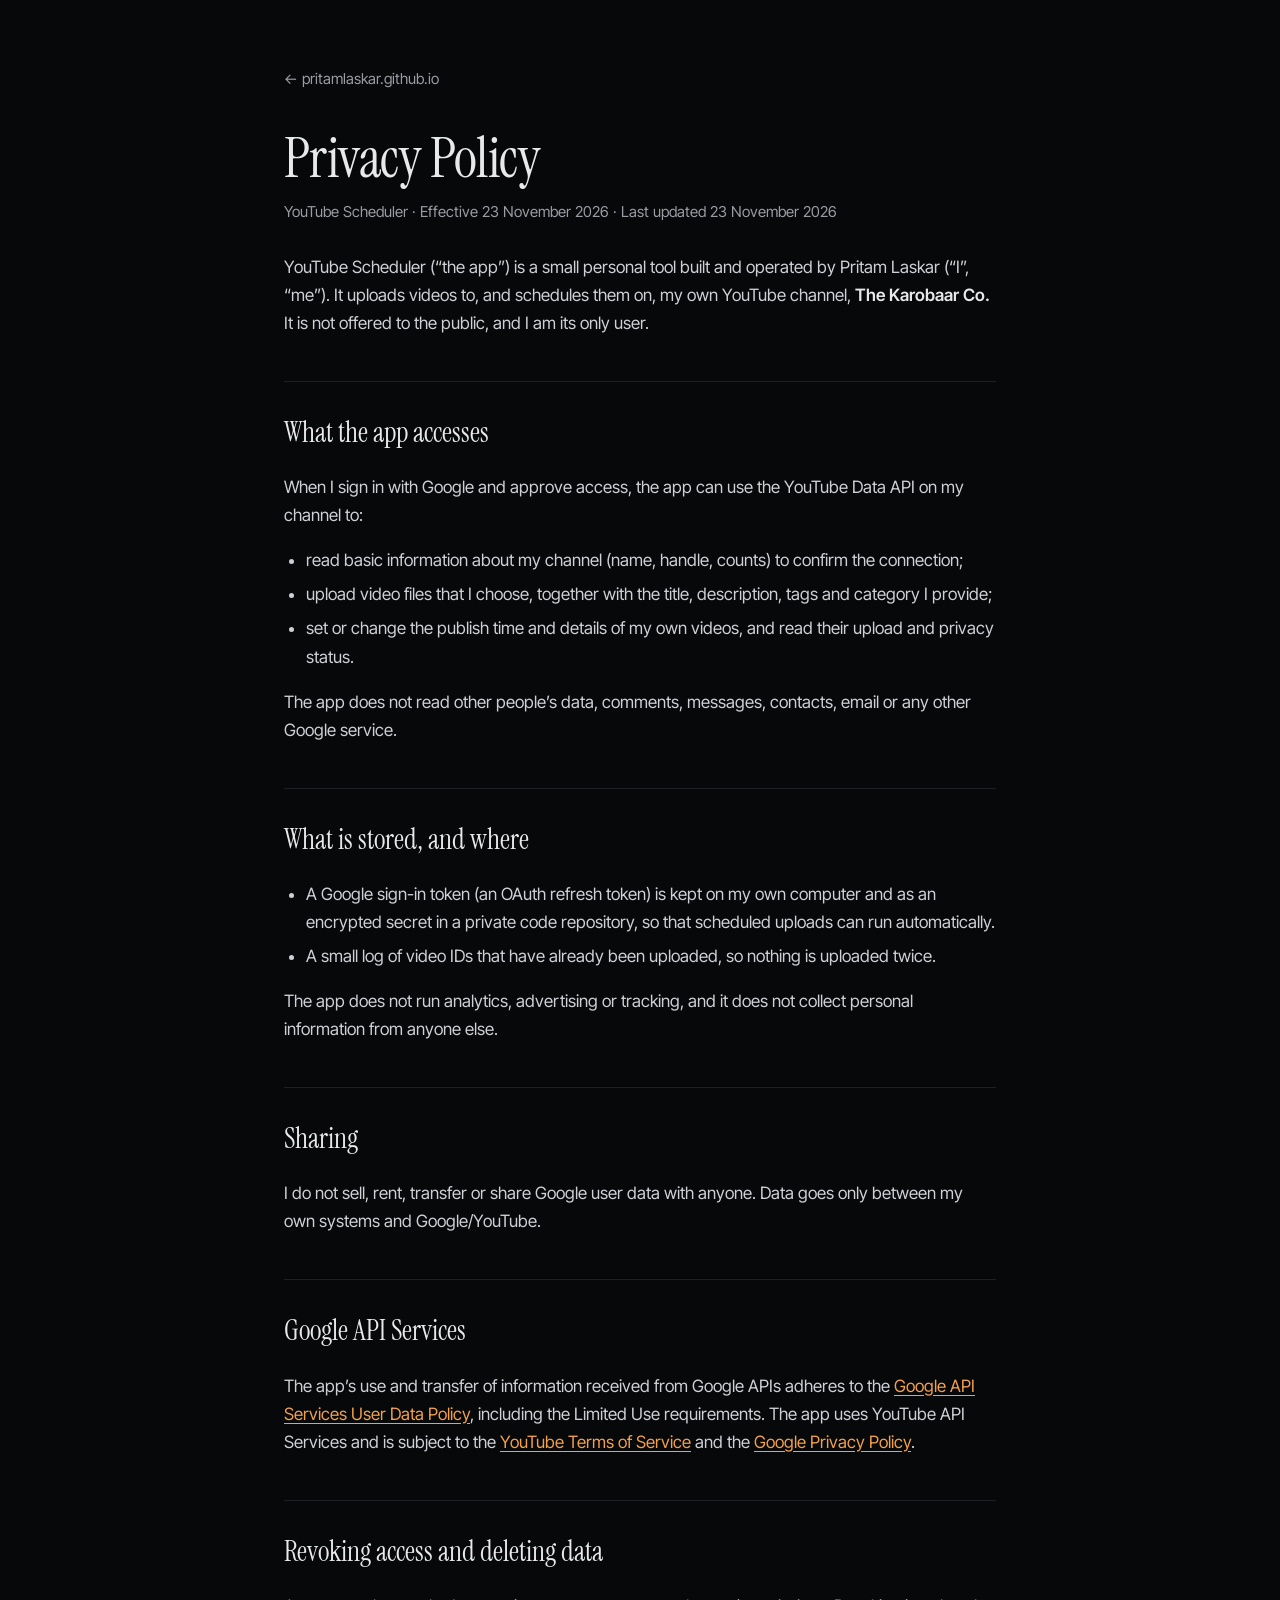
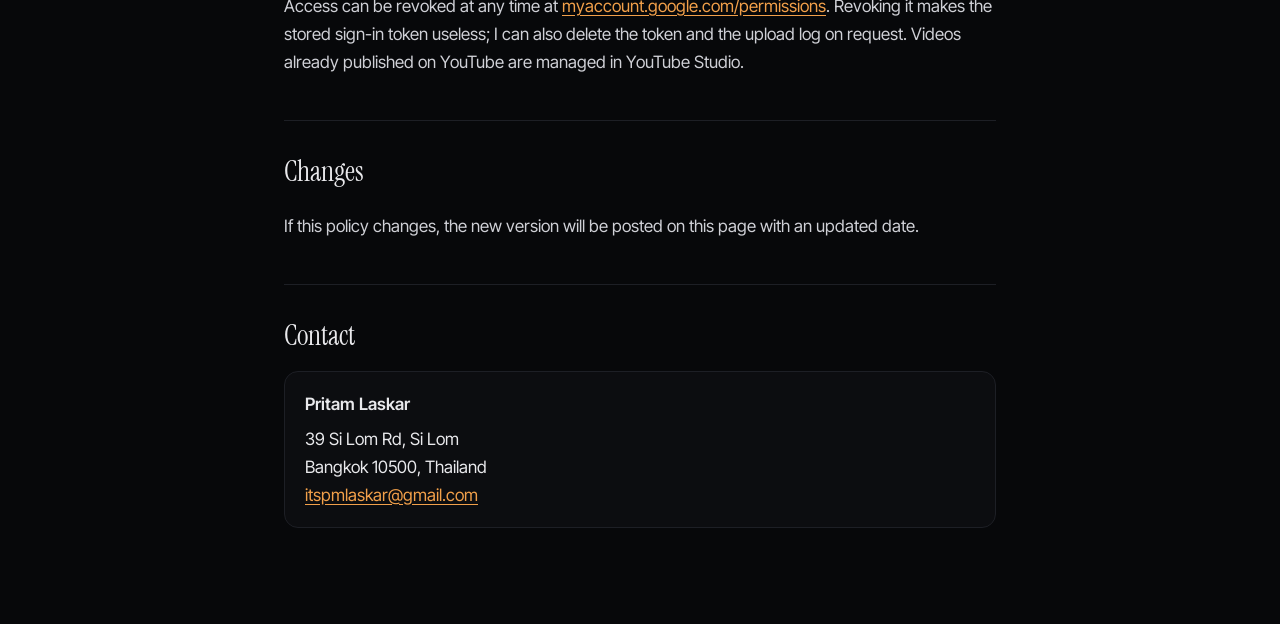
==== privacy-policy.html @ 3a305c81 "Add privacy policy page for the YouTube Scheduler app" ====
<!DOCTYPE html>
<html lang="en">
<head>
<meta charset="UTF-8" />
<meta name="viewport" content="width=device-width, initial-scale=1.0" />
<title>Privacy Policy | YouTube Scheduler by Pritam Laskar</title>
<meta name="description" content="Privacy policy for YouTube Scheduler, a personal tool that uploads and schedules videos on the developer's own YouTube channel." />
<meta name="theme-color" content="#07080a" />
<link rel="preconnect" href="https://fonts.googleapis.com" />
<link rel="preconnect" href="https://fonts.gstatic.com" crossorigin />
<link href="https://fonts.googleapis.com/css2?family=Instrument+Serif:ital@0;1&family=Inter+Tight:wght@300;400;500;600&display=swap" rel="stylesheet" />
<style>
  :root { --bg:#07080a; --fg:#e9e9ec; --muted:#9a9ca3; --line:#1d1f25; --accent:#f2a04a; }
  * { box-sizing: border-box; }
  html { -webkit-text-size-adjust: 100%; }
  body { margin:0; background:var(--bg); color:var(--fg); font-family:"Inter Tight", system-ui, -apple-system, "Segoe UI", Roboto, sans-serif; line-height:1.65; font-size:17px; }
  main { max-width:760px; margin:0 auto; padding:64px 24px 96px; }
  a { color:var(--accent); text-underline-offset:3px; }
  .back { display:inline-block; margin-bottom:36px; color:var(--muted); text-decoration:none; font-size:15px; }
  .back:hover { color:var(--fg); }
  h1 { font-family:"Instrument Serif", Georgia, serif; font-weight:400; font-size:clamp(38px,6vw,56px); line-height:1.08; margin:0 0 12px; letter-spacing:-0.01em; }
  h2 { font-family:"Instrument Serif", Georgia, serif; font-weight:400; font-size:28px; margin:44px 0 8px; padding-top:28px; border-top:1px solid var(--line); }
  p, li { color:#cfd0d6; }
  ul { padding-left:22px; }
  li { margin:6px 0; }
  .meta { color:var(--muted); font-size:15px; margin:0 0 28px; }
  .card { border:1px solid var(--line); border-radius:14px; padding:18px 20px; background:#0c0d10; margin-top:12px; }
  address { font-style:normal; }
  strong { color:var(--fg); font-weight:600; }
</style>
</head>
<body>
<main>
  <a class="back" href="/">&larr; pritamlaskar.github.io</a>

  <h1>Privacy Policy</h1>
  <p class="meta">YouTube Scheduler &middot; Effective 23 November 2026 &middot; Last updated 23 November 2026</p>

  <p>YouTube Scheduler (&ldquo;the app&rdquo;) is a small personal tool built and operated by Pritam Laskar (&ldquo;I&rdquo;, &ldquo;me&rdquo;). It uploads videos to, and schedules them on, my own YouTube channel, <strong>The Karobaar Co.</strong> It is not offered to the public, and I am its only user.</p>

  <h2>What the app accesses</h2>
  <p>When I sign in with Google and approve access, the app can use the YouTube Data API on my channel to:</p>
  <ul>
    <li>read basic information about my channel (name, handle, counts) to confirm the connection;</li>
    <li>upload video files that I choose, together with the title, description, tags and category I provide;</li>
    <li>set or change the publish time and details of my own videos, and read their upload and privacy status.</li>
  </ul>
  <p>The app does not read other people&rsquo;s data, comments, messages, contacts, email or any other Google service.</p>

  <h2>What is stored, and where</h2>
  <ul>
    <li>A Google sign-in token (an OAuth refresh token) is kept on my own computer and as an encrypted secret in a private code repository, so that scheduled uploads can run automatically.</li>
    <li>A small log of video IDs that have already been uploaded, so nothing is uploaded twice.</li>
  </ul>
  <p>The app does not run analytics, advertising or tracking, and it does not collect personal information from anyone else.</p>

  <h2>Sharing</h2>
  <p>I do not sell, rent, transfer or share Google user data with anyone. Data goes only between my own systems and Google/YouTube.</p>

  <h2>Google API Services</h2>
  <p>The app&rsquo;s use and transfer of information received from Google APIs adheres to the <a href="https://developers.google.com/terms/api-services-user-data-policy" rel="noopener">Google API Services User Data Policy</a>, including the Limited Use requirements. The app uses YouTube API Services and is subject to the <a href="https://www.youtube.com/t/terms" rel="noopener">YouTube Terms of Service</a> and the <a href="https://policies.google.com/privacy" rel="noopener">Google Privacy Policy</a>.</p>

  <h2>Revoking access and deleting data</h2>
  <p>Access can be revoked at any time at <a href="https://myaccount.google.com/permissions" rel="noopener">myaccount.google.com/permissions</a>. Revoking it makes the stored sign-in token useless; I can also delete the token and the upload log on request. Videos already published on YouTube are managed in YouTube Studio.</p>

  <h2>Changes</h2>
  <p>If this policy changes, the new version will be posted on this page with an updated date.</p>

  <h2>Contact</h2>
  <div class="card">
    <p style="margin:0 0 6px"><strong>Pritam Laskar</strong></p>
    <address>
      39 Si Lom Rd, Si Lom<br />
      Bangkok 10500, Thailand<br />
      <a href="mailto:itspmlaskar@gmail.com">itspmlaskar@gmail.com</a>
    </address>
  </div>
</main>
</body>
</html>
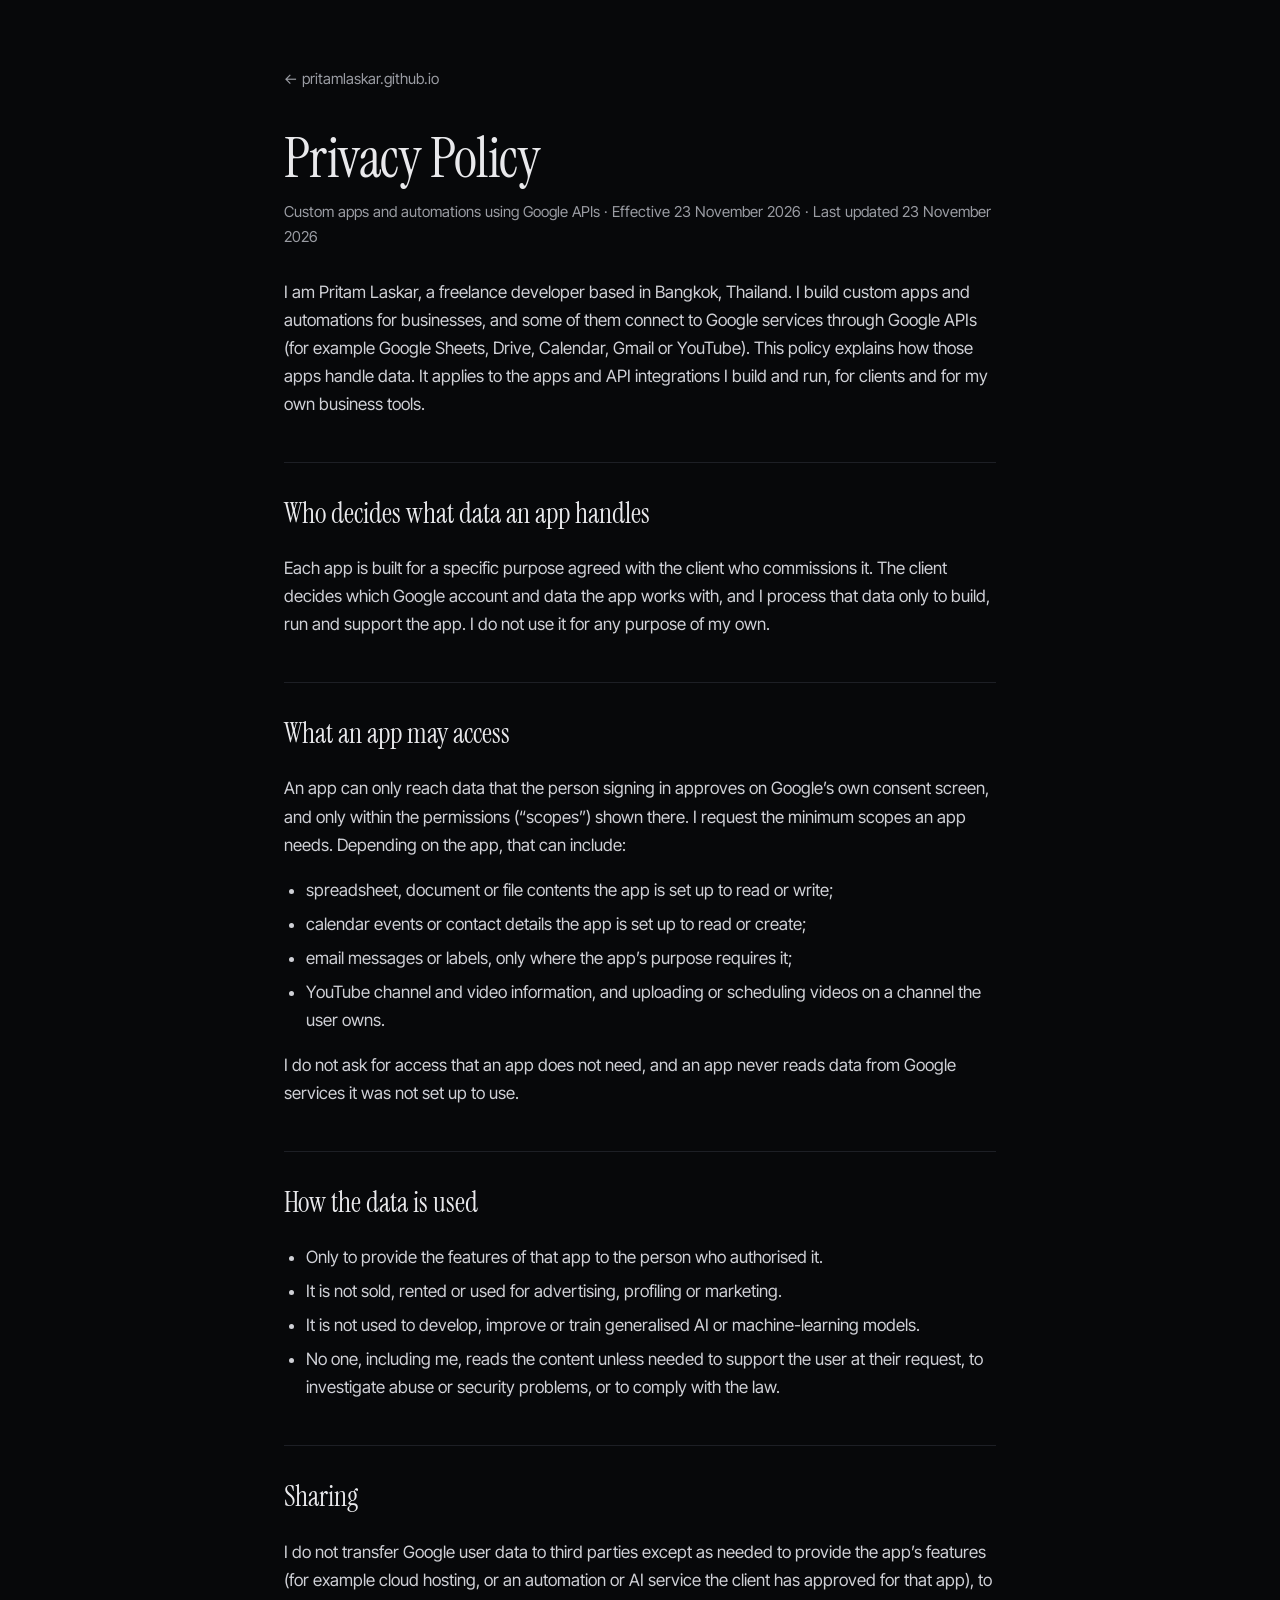
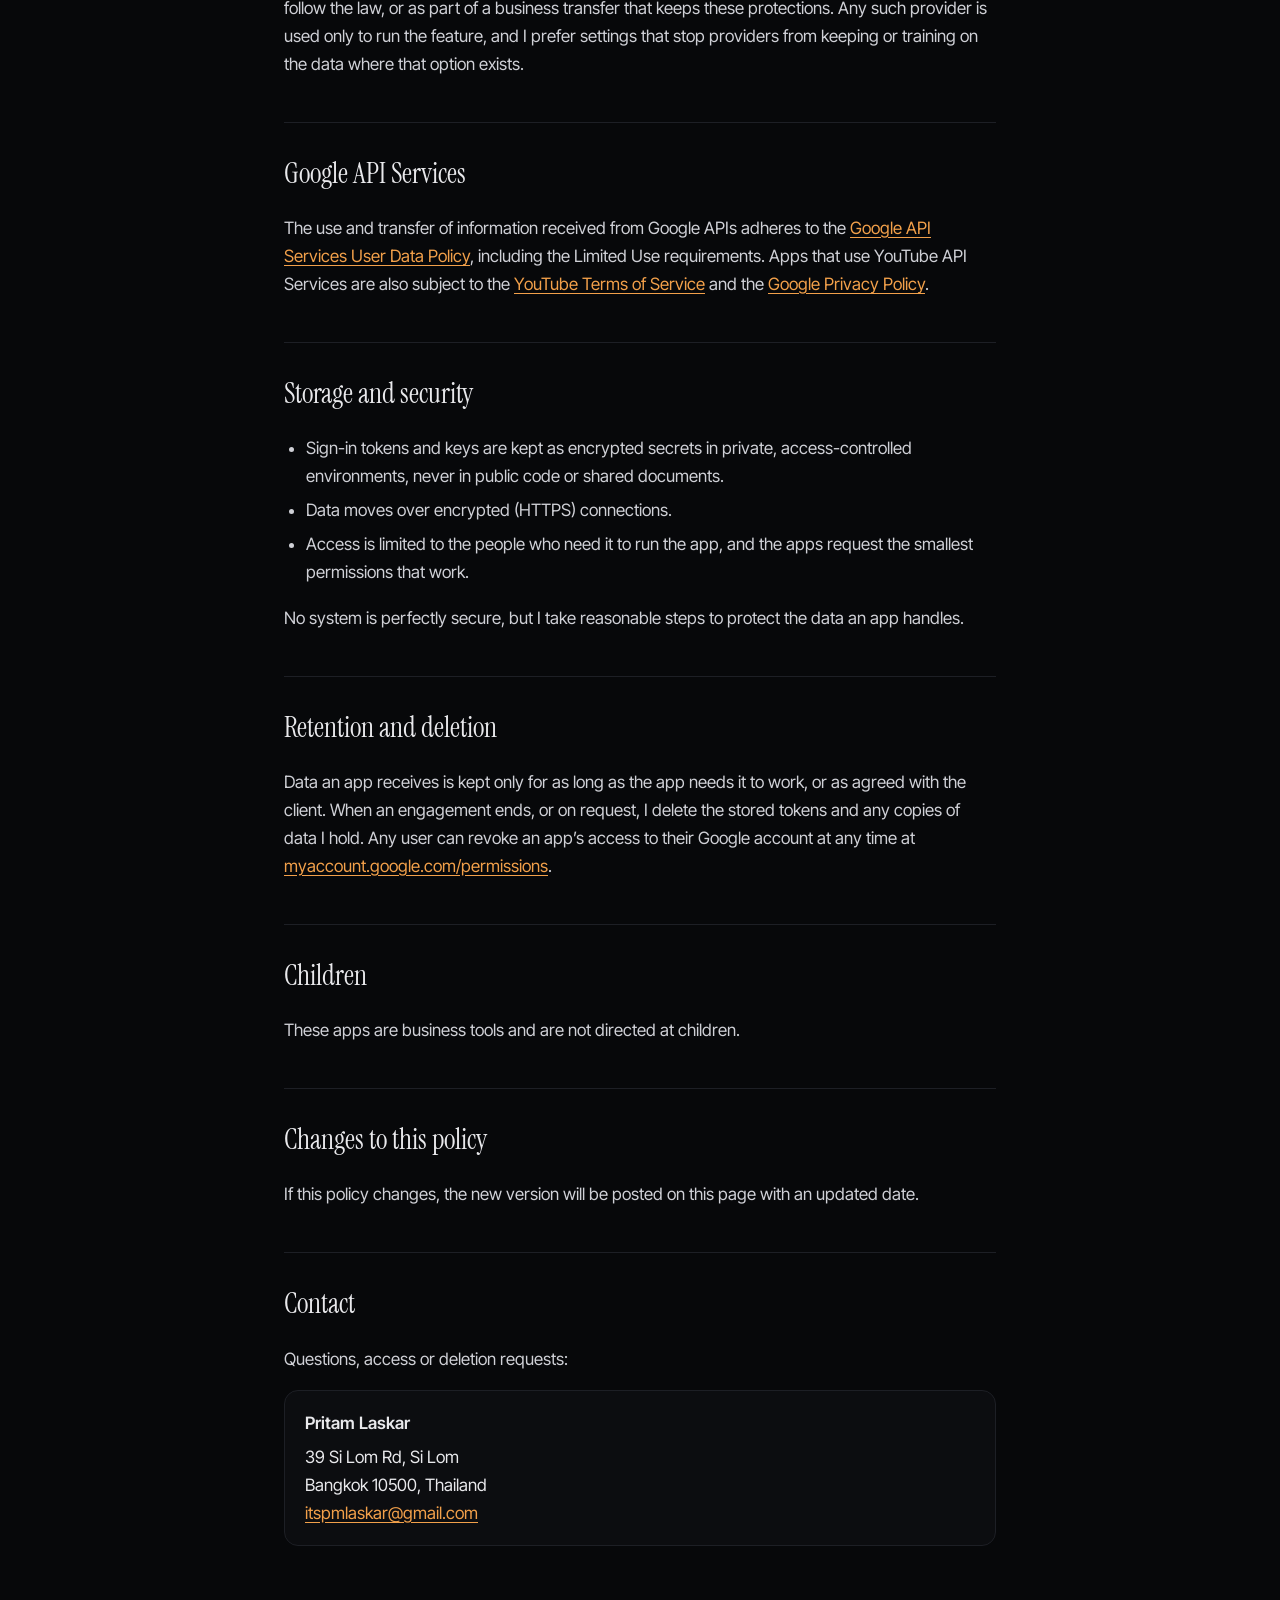
==== commit 536b26bd: "Make the privacy policy a generic policy for custom Google API apps" ====
--- a/privacy-policy.html
+++ b/privacy-policy.html
@@ -3,8 +3,8 @@
 <head>
 <meta charset="UTF-8" />
 <meta name="viewport" content="width=device-width, initial-scale=1.0" />
-<title>Privacy Policy | YouTube Scheduler by Pritam Laskar</title>
-<meta name="description" content="Privacy policy for YouTube Scheduler, a personal tool that uploads and schedules videos on the developer's own YouTube channel." />
+<title>Privacy Policy | Custom Apps using Google APIs | Pritam Laskar</title>
+<meta name="description" content="How Pritam Laskar handles data in custom apps and automations built on Google APIs for clients: what is accessed, how it is used, stored and deleted." />
 <meta name="theme-color" content="#07080a" />
 <link rel="preconnect" href="https://fonts.googleapis.com" />
 <link rel="preconnect" href="https://fonts.gstatic.com" crossorigin />
@@ -34,39 +34,56 @@
   <a class="back" href="/">&larr; pritamlaskar.github.io</a>
 
   <h1>Privacy Policy</h1>
-  <p class="meta">YouTube Scheduler &middot; Effective 23 November 2026 &middot; Last updated 23 November 2026</p>
+  <p class="meta">Custom apps and automations using Google APIs &middot; Effective 23 November 2026 &middot; Last updated 23 November 2026</p>
 
-  <p>YouTube Scheduler (&ldquo;the app&rdquo;) is a small personal tool built and operated by Pritam Laskar (&ldquo;I&rdquo;, &ldquo;me&rdquo;). It uploads videos to, and schedules them on, my own YouTube channel, <strong>The Karobaar Co.</strong> It is not offered to the public, and I am its only user.</p>
+  <p>I am Pritam Laskar, a freelance developer based in Bangkok, Thailand. I build custom apps and automations for businesses, and some of them connect to Google services through Google APIs (for example Google Sheets, Drive, Calendar, Gmail or YouTube). This policy explains how those apps handle data. It applies to the apps and API integrations I build and run, for clients and for my own business tools.</p>
 
-  <h2>What the app accesses</h2>
-  <p>When I sign in with Google and approve access, the app can use the YouTube Data API on my channel to:</p>
+  <h2>Who decides what data an app handles</h2>
+  <p>Each app is built for a specific purpose agreed with the client who commissions it. The client decides which Google account and data the app works with, and I process that data only to build, run and support the app. I do not use it for any purpose of my own.</p>
+
+  <h2>What an app may access</h2>
+  <p>An app can only reach data that the person signing in approves on Google&rsquo;s own consent screen, and only within the permissions (&ldquo;scopes&rdquo;) shown there. I request the minimum scopes an app needs. Depending on the app, that can include:</p>
   <ul>
-    <li>read basic information about my channel (name, handle, counts) to confirm the connection;</li>
-    <li>upload video files that I choose, together with the title, description, tags and category I provide;</li>
-    <li>set or change the publish time and details of my own videos, and read their upload and privacy status.</li>
+    <li>spreadsheet, document or file contents the app is set up to read or write;</li>
+    <li>calendar events or contact details the app is set up to read or create;</li>
+    <li>email messages or labels, only where the app&rsquo;s purpose requires it;</li>
+    <li>YouTube channel and video information, and uploading or scheduling videos on a channel the user owns.</li>
   </ul>
-  <p>The app does not read other people&rsquo;s data, comments, messages, contacts, email or any other Google service.</p>
+  <p>I do not ask for access that an app does not need, and an app never reads data from Google services it was not set up to use.</p>
 
-  <h2>What is stored, and where</h2>
+  <h2>How the data is used</h2>
   <ul>
-    <li>A Google sign-in token (an OAuth refresh token) is kept on my own computer and as an encrypted secret in a private code repository, so that scheduled uploads can run automatically.</li>
-    <li>A small log of video IDs that have already been uploaded, so nothing is uploaded twice.</li>
+    <li>Only to provide the features of that app to the person who authorised it.</li>
+    <li>It is not sold, rented or used for advertising, profiling or marketing.</li>
+    <li>It is not used to develop, improve or train generalised AI or machine-learning models.</li>
+    <li>No one, including me, reads the content unless needed to support the user at their request, to investigate abuse or security problems, or to comply with the law.</li>
   </ul>
-  <p>The app does not run analytics, advertising or tracking, and it does not collect personal information from anyone else.</p>
 
   <h2>Sharing</h2>
-  <p>I do not sell, rent, transfer or share Google user data with anyone. Data goes only between my own systems and Google/YouTube.</p>
+  <p>I do not transfer Google user data to third parties except as needed to provide the app&rsquo;s features (for example cloud hosting, or an automation or AI service the client has approved for that app), to follow the law, or as part of a business transfer that keeps these protections. Any such provider is used only to run the feature, and I prefer settings that stop providers from keeping or training on the data where that option exists.</p>
 
   <h2>Google API Services</h2>
-  <p>The app&rsquo;s use and transfer of information received from Google APIs adheres to the <a href="https://developers.google.com/terms/api-services-user-data-policy" rel="noopener">Google API Services User Data Policy</a>, including the Limited Use requirements. The app uses YouTube API Services and is subject to the <a href="https://www.youtube.com/t/terms" rel="noopener">YouTube Terms of Service</a> and the <a href="https://policies.google.com/privacy" rel="noopener">Google Privacy Policy</a>.</p>
+  <p>The use and transfer of information received from Google APIs adheres to the <a href="https://developers.google.com/terms/api-services-user-data-policy" rel="noopener">Google API Services User Data Policy</a>, including the Limited Use requirements. Apps that use YouTube API Services are also subject to the <a href="https://www.youtube.com/t/terms" rel="noopener">YouTube Terms of Service</a> and the <a href="https://policies.google.com/privacy" rel="noopener">Google Privacy Policy</a>.</p>
 
-  <h2>Revoking access and deleting data</h2>
-  <p>Access can be revoked at any time at <a href="https://myaccount.google.com/permissions" rel="noopener">myaccount.google.com/permissions</a>. Revoking it makes the stored sign-in token useless; I can also delete the token and the upload log on request. Videos already published on YouTube are managed in YouTube Studio.</p>
+  <h2>Storage and security</h2>
+  <ul>
+    <li>Sign-in tokens and keys are kept as encrypted secrets in private, access-controlled environments, never in public code or shared documents.</li>
+    <li>Data moves over encrypted (HTTPS) connections.</li>
+    <li>Access is limited to the people who need it to run the app, and the apps request the smallest permissions that work.</li>
+  </ul>
+  <p>No system is perfectly secure, but I take reasonable steps to protect the data an app handles.</p>
 
-  <h2>Changes</h2>
+  <h2>Retention and deletion</h2>
+  <p>Data an app receives is kept only for as long as the app needs it to work, or as agreed with the client. When an engagement ends, or on request, I delete the stored tokens and any copies of data I hold. Any user can revoke an app&rsquo;s access to their Google account at any time at <a href="https://myaccount.google.com/permissions" rel="noopener">myaccount.google.com/permissions</a>.</p>
+
+  <h2>Children</h2>
+  <p>These apps are business tools and are not directed at children.</p>
+
+  <h2>Changes to this policy</h2>
   <p>If this policy changes, the new version will be posted on this page with an updated date.</p>
 
   <h2>Contact</h2>
+  <p>Questions, access or deletion requests:</p>
   <div class="card">
     <p style="margin:0 0 6px"><strong>Pritam Laskar</strong></p>
     <address>
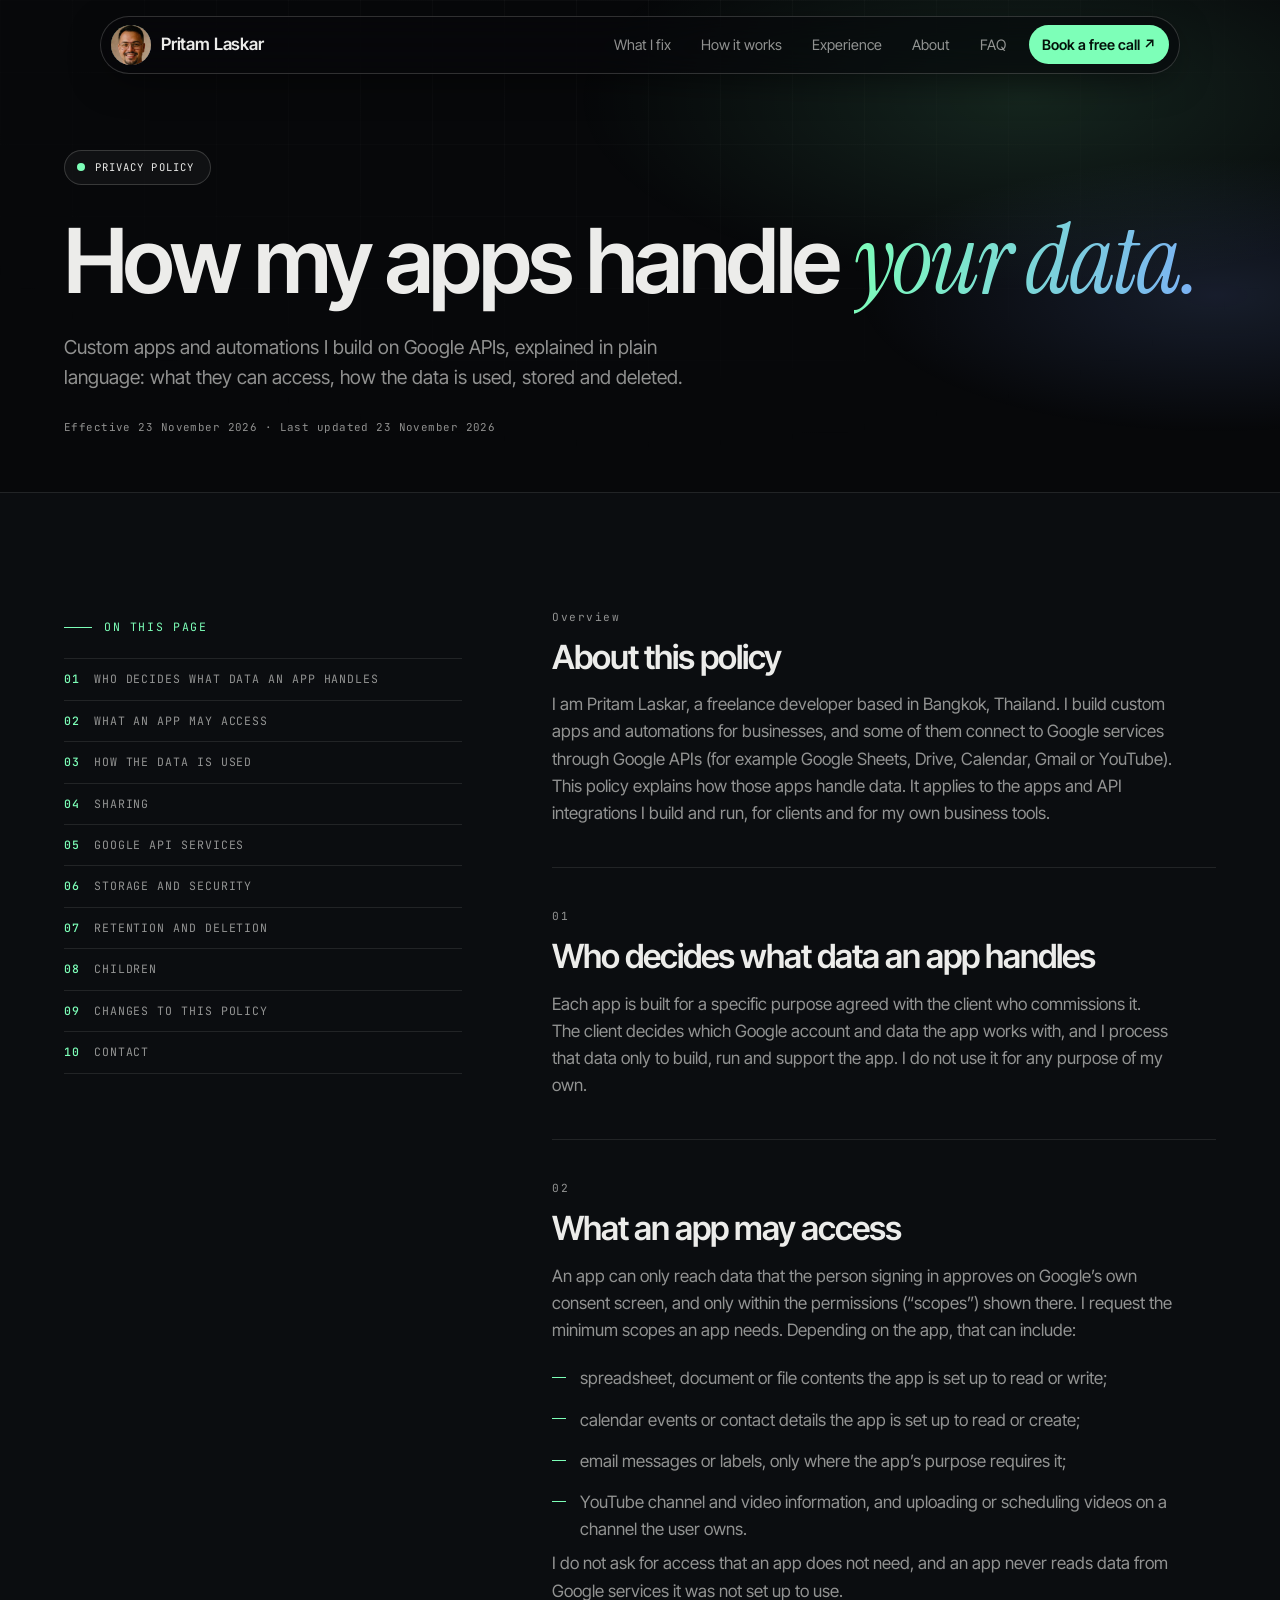
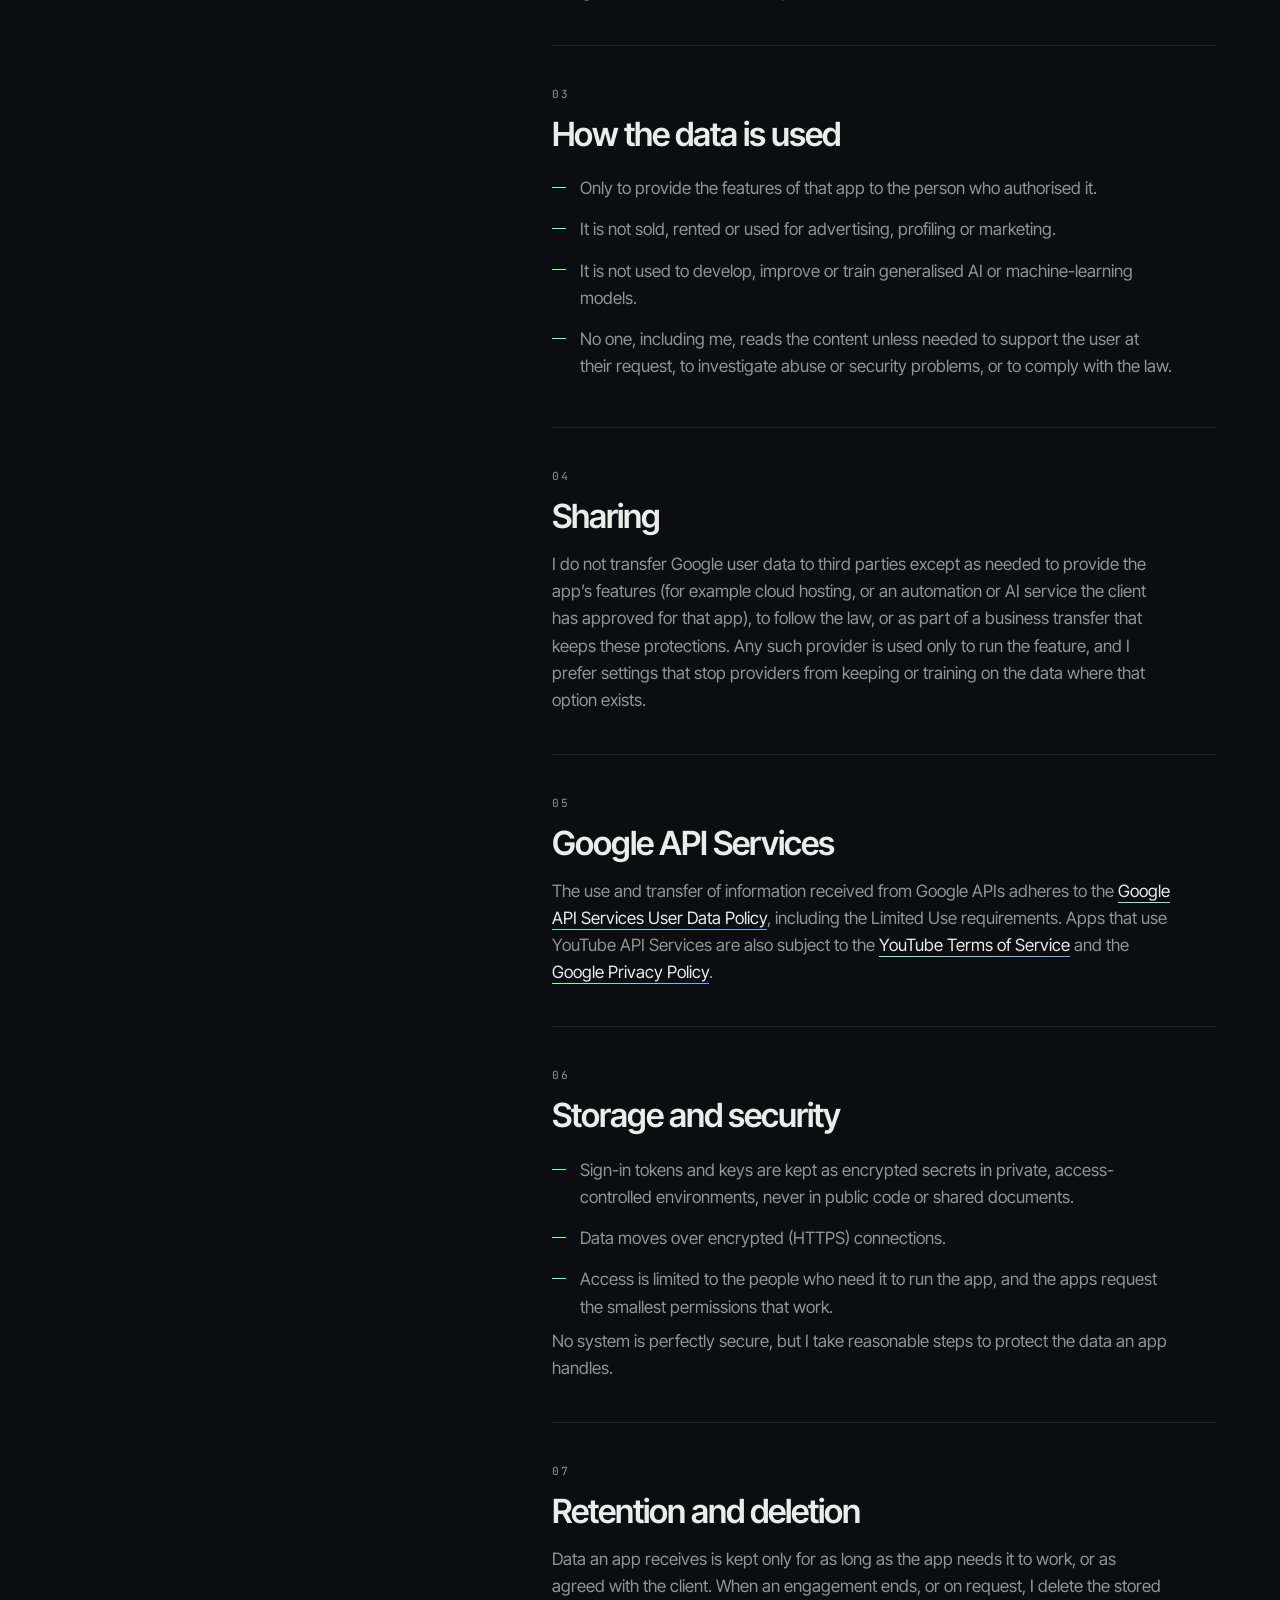
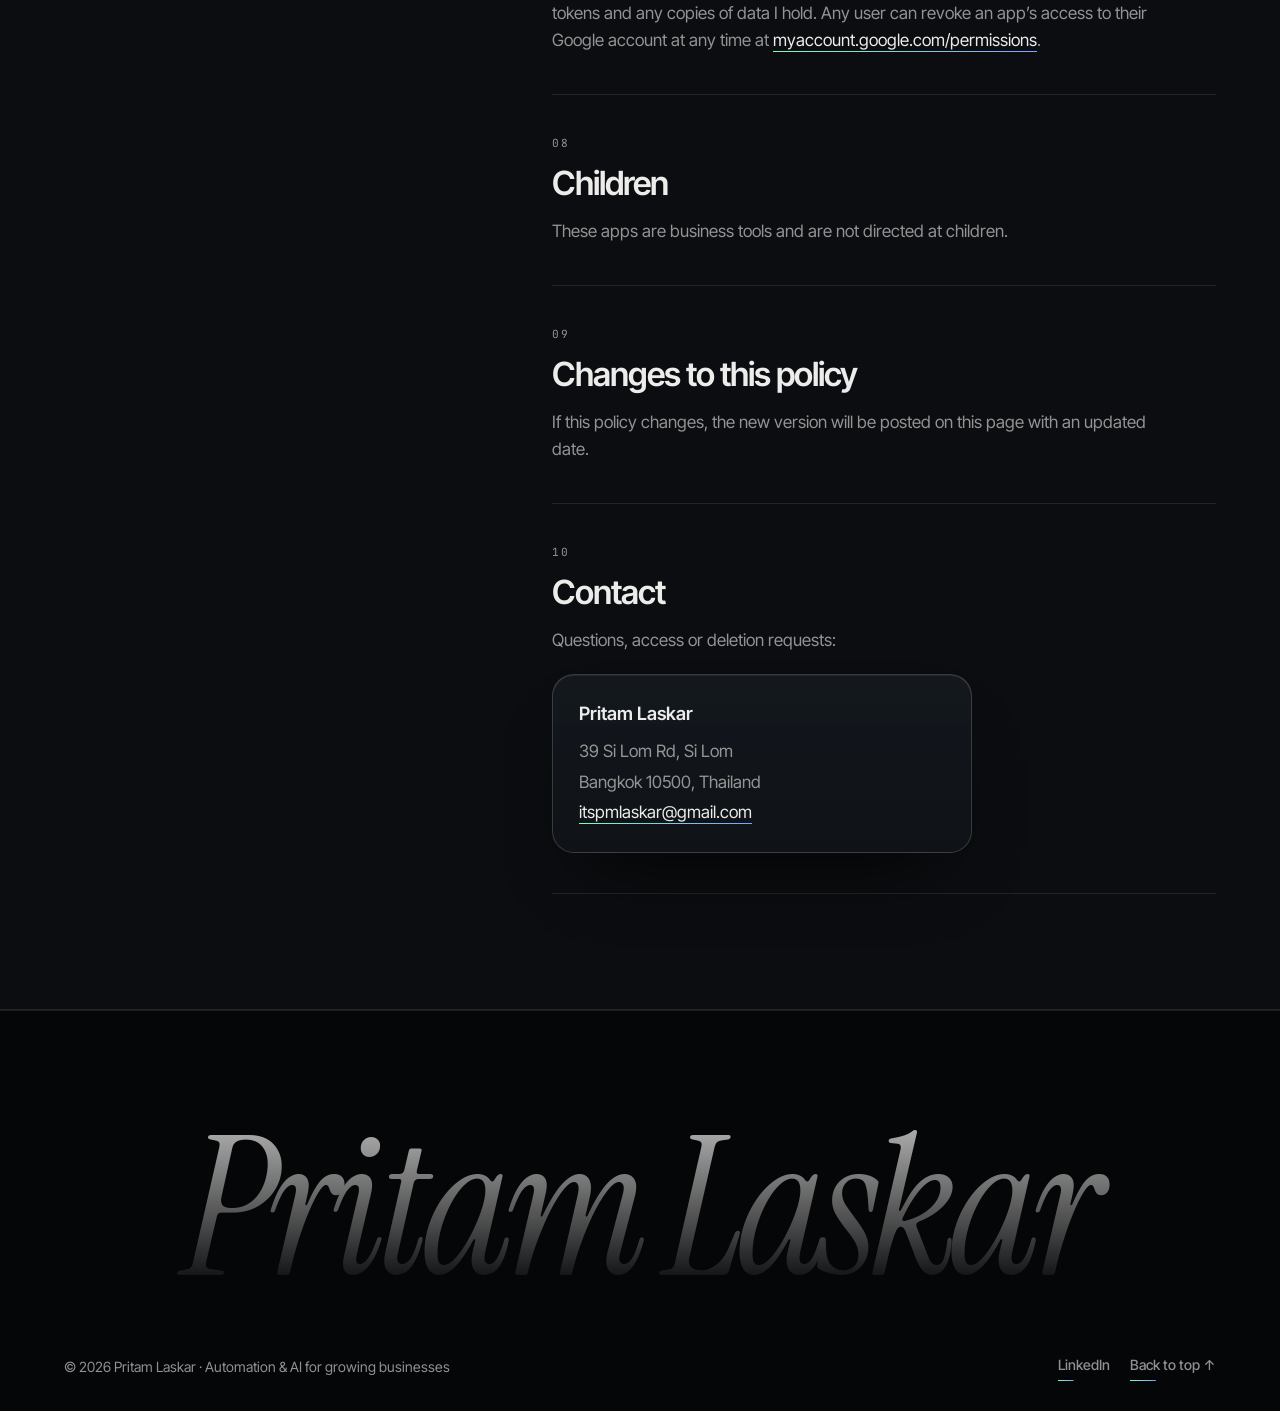
==== commit 3e8ce750: "Restyle the privacy policy page to match the site (shared nav, styles, footer)" ====
--- a/privacy-policy.html
+++ b/privacy-policy.html
@@ -6,92 +6,202 @@
 <title>Privacy Policy | Custom Apps using Google APIs | Pritam Laskar</title>
 <meta name="description" content="How Pritam Laskar handles data in custom apps and automations built on Google APIs for clients: what is accessed, how it is used, stored and deleted." />
 <meta name="theme-color" content="#07080a" />
+<meta property="og:type" content="website" />
+<meta property="og:title" content="Privacy Policy | Custom Apps using Google APIs | Pritam Laskar" />
+<meta property="og:description" content="How custom apps and automations built on Google APIs handle data." />
+<meta property="og:image" content="https://pritamlaskar.github.io/facecard.jpeg" />
+<meta name="twitter:card" content="summary" />
+<link rel="icon" href="data:image/svg+xml,%3Csvg xmlns='http://www.w3.org/2000/svg' viewBox='0 0 64 64'%3E%3Crect width='64' height='64' rx='16' fill='%2307080a'/%3E%3Cpath d='M14 44V20h13a8 8 0 010 16H14' fill='none' stroke='%237dffb8' stroke-width='5' stroke-linecap='round' stroke-linejoin='round'/%3E%3Ccircle cx='46' cy='44' r='4' fill='%237dffb8'/%3E%3C/svg%3E" />
 <link rel="preconnect" href="https://fonts.googleapis.com" />
 <link rel="preconnect" href="https://fonts.gstatic.com" crossorigin />
-<link href="https://fonts.googleapis.com/css2?family=Instrument+Serif:ital@0;1&family=Inter+Tight:wght@300;400;500;600&display=swap" rel="stylesheet" />
+<link href="https://fonts.googleapis.com/css2?family=Instrument+Serif:ital@0;1&family=Inter+Tight:wght@300;400;500;600;700&family=JetBrains+Mono:wght@400;500&display=swap" rel="stylesheet" />
+<link rel="stylesheet" href="styles.css?v=ai6" />
 <style>
-  :root { --bg:#07080a; --fg:#e9e9ec; --muted:#9a9ca3; --line:#1d1f25; --accent:#f2a04a; }
-  * { box-sizing: border-box; }
-  html { -webkit-text-size-adjust: 100%; }
-  body { margin:0; background:var(--bg); color:var(--fg); font-family:"Inter Tight", system-ui, -apple-system, "Segoe UI", Roboto, sans-serif; line-height:1.65; font-size:17px; }
-  main { max-width:760px; margin:0 auto; padding:64px 24px 96px; }
-  a { color:var(--accent); text-underline-offset:3px; }
-  .back { display:inline-block; margin-bottom:36px; color:var(--muted); text-decoration:none; font-size:15px; }
-  .back:hover { color:var(--fg); }
-  h1 { font-family:"Instrument Serif", Georgia, serif; font-weight:400; font-size:clamp(38px,6vw,56px); line-height:1.08; margin:0 0 12px; letter-spacing:-0.01em; }
-  h2 { font-family:"Instrument Serif", Georgia, serif; font-weight:400; font-size:28px; margin:44px 0 8px; padding-top:28px; border-top:1px solid var(--line); }
-  p, li { color:#cfd0d6; }
-  ul { padding-left:22px; }
-  li { margin:6px 0; }
-  .meta { color:var(--muted); font-size:15px; margin:0 0 28px; }
-  .card { border:1px solid var(--line); border-radius:14px; padding:18px 20px; background:#0c0d10; margin-top:12px; }
-  address { font-style:normal; }
-  strong { color:var(--fg); font-weight:600; }
+  /* policy page: uses the site's own tokens from styles.css */
+  .pol-hero { position: relative; padding: 150px 0 56px; overflow: clip; isolation: isolate; }
+  .pol-hero::before { content: ""; position: absolute; z-index: -1; inset: 0; background:
+    radial-gradient(50% 55% at 80% 20%, color-mix(in oklab, var(--accent) 12%, transparent), transparent 70%),
+    radial-gradient(40% 40% at 95% 60%, color-mix(in oklab, var(--blue) 14%, transparent), transparent 70%); }
+  .pol-hero h1 { font-weight: 600; font-size: clamp(2.6rem, 7vw, 5.6rem); line-height: 1.02; letter-spacing: -.04em; margin: 26px 0 0; text-wrap: balance; }
+  .pol-hero h1 em { font-size: 1.08em; letter-spacing: -.02em; background: linear-gradient(100deg, var(--accent), var(--blue) 60%, var(--accent)); background-size: 200% 100%;
+    -webkit-background-clip: text; background-clip: text; -webkit-text-fill-color: transparent; color: transparent; animation: shimmer 6s linear infinite; }
+  .pol-hero .fine { margin: 26px 0 0; }
+  .pol { background: var(--bg-2); border-block: 1px solid var(--line); padding: clamp(60px, 9vw, 120px) 0; }
+  .pol__grid { display: grid; grid-template-columns: .75fr 1.25fr; gap: clamp(30px, 7vw, 100px); align-items: start; }
+  .pol__toc { position: sticky; top: 120px; }
+  .pol__toc a { display: flex; gap: 14px; align-items: baseline; padding: 11px 0; border-bottom: 1px solid var(--line); color: var(--muted); font-family: var(--mono); font-size: .72rem; text-transform: uppercase; letter-spacing: .08em; transition: color .3s, padding .3s var(--ease); }
+  .pol__toc li:first-child a { border-top: 1px solid var(--line); }
+  .pol__toc a b { color: var(--accent); font-weight: 500; flex: none; }
+  .pol__toc a:hover { color: var(--text); padding-left: 6px; }
+  .pol__sec { padding: 40px 0; border-bottom: 1px solid var(--line); }
+  .pol__sec:first-child { padding-top: 0; }
+  .pol__n { font-family: var(--mono); font-size: .7rem; letter-spacing: .14em; color: var(--accent); margin-bottom: 12px; }
+  .pol__sec h2 { font-weight: 600; font-size: clamp(1.5rem, 2.6vw, 2.15rem); letter-spacing: -.03em; line-height: 1.1; margin-bottom: 16px; text-wrap: balance; }
+  .pol__sec p, .pol__sec li { color: var(--muted); max-width: 62ch; }
+  .pol__sec p + p { margin-top: 12px; }
+  .pol__sec ul { margin-top: 14px; }
+  .pol__sec li { position: relative; padding: 7px 0 7px 28px; }
+  .pol__sec li::before { content: ""; position: absolute; left: 0; top: 1.1em; width: 14px; height: 1px; background: var(--accent); }
+  .pol__sec p a, .pol__sec address a { color: var(--text); background: linear-gradient(90deg, var(--accent), var(--blue)) left bottom / 100% 1px no-repeat; padding-bottom: 2px; transition: color .3s; }
+  .pol__sec p a:hover, .pol__sec address a:hover { color: var(--accent); }
+  .pol__card { margin-top: 20px; max-width: 420px; border: 1px solid var(--line-2); border-radius: 22px; padding: 24px 26px;
+    background: linear-gradient(180deg, color-mix(in oklab, var(--panel-2) 90%, transparent), var(--panel)); box-shadow: 0 40px 80px -40px rgba(0,0,0,.9), inset 0 1px 0 color-mix(in oklab, var(--text) 8%, transparent); }
+  .pol__card .pol__name { color: var(--text); font-weight: 600; font-size: 1.15rem; margin-bottom: 8px; }
+  .pol__card address { font-style: normal; color: var(--muted); line-height: 1.8; }
+  @media (max-width: 900px) { .pol__grid { grid-template-columns: 1fr; } .pol__toc { position: static; display: none; } .pol-hero { padding-top: 130px; } }
 </style>
 </head>
 <body>
-<main>
-  <a class="back" href="/">&larr; pritamlaskar.github.io</a>
-
-  <h1>Privacy Policy</h1>
-  <p class="meta">Custom apps and automations using Google APIs &middot; Effective 23 November 2026 &middot; Last updated 23 November 2026</p>
-
-  <p>I am Pritam Laskar, a freelance developer based in Bangkok, Thailand. I build custom apps and automations for businesses, and some of them connect to Google services through Google APIs (for example Google Sheets, Drive, Calendar, Gmail or YouTube). This policy explains how those apps handle data. It applies to the apps and API integrations I build and run, for clients and for my own business tools.</p>
-
-  <h2>Who decides what data an app handles</h2>
-  <p>Each app is built for a specific purpose agreed with the client who commissions it. The client decides which Google account and data the app works with, and I process that data only to build, run and support the app. I do not use it for any purpose of my own.</p>
-
-  <h2>What an app may access</h2>
-  <p>An app can only reach data that the person signing in approves on Google&rsquo;s own consent screen, and only within the permissions (&ldquo;scopes&rdquo;) shown there. I request the minimum scopes an app needs. Depending on the app, that can include:</p>
-  <ul>
-    <li>spreadsheet, document or file contents the app is set up to read or write;</li>
-    <li>calendar events or contact details the app is set up to read or create;</li>
-    <li>email messages or labels, only where the app&rsquo;s purpose requires it;</li>
-    <li>YouTube channel and video information, and uploading or scheduling videos on a channel the user owns.</li>
-  </ul>
-  <p>I do not ask for access that an app does not need, and an app never reads data from Google services it was not set up to use.</p>
-
-  <h2>How the data is used</h2>
-  <ul>
-    <li>Only to provide the features of that app to the person who authorised it.</li>
-    <li>It is not sold, rented or used for advertising, profiling or marketing.</li>
-    <li>It is not used to develop, improve or train generalised AI or machine-learning models.</li>
-    <li>No one, including me, reads the content unless needed to support the user at their request, to investigate abuse or security problems, or to comply with the law.</li>
-  </ul>
-
-  <h2>Sharing</h2>
-  <p>I do not transfer Google user data to third parties except as needed to provide the app&rsquo;s features (for example cloud hosting, or an automation or AI service the client has approved for that app), to follow the law, or as part of a business transfer that keeps these protections. Any such provider is used only to run the feature, and I prefer settings that stop providers from keeping or training on the data where that option exists.</p>
-
-  <h2>Google API Services</h2>
-  <p>The use and transfer of information received from Google APIs adheres to the <a href="https://developers.google.com/terms/api-services-user-data-policy" rel="noopener">Google API Services User Data Policy</a>, including the Limited Use requirements. Apps that use YouTube API Services are also subject to the <a href="https://www.youtube.com/t/terms" rel="noopener">YouTube Terms of Service</a> and the <a href="https://policies.google.com/privacy" rel="noopener">Google Privacy Policy</a>.</p>
-
-  <h2>Storage and security</h2>
-  <ul>
-    <li>Sign-in tokens and keys are kept as encrypted secrets in private, access-controlled environments, never in public code or shared documents.</li>
-    <li>Data moves over encrypted (HTTPS) connections.</li>
-    <li>Access is limited to the people who need it to run the app, and the apps request the smallest permissions that work.</li>
-  </ul>
-  <p>No system is perfectly secure, but I take reasonable steps to protect the data an app handles.</p>
-
-  <h2>Retention and deletion</h2>
-  <p>Data an app receives is kept only for as long as the app needs it to work, or as agreed with the client. When an engagement ends, or on request, I delete the stored tokens and any copies of data I hold. Any user can revoke an app&rsquo;s access to their Google account at any time at <a href="https://myaccount.google.com/permissions" rel="noopener">myaccount.google.com/permissions</a>.</p>
-
-  <h2>Children</h2>
-  <p>These apps are business tools and are not directed at children.</p>
-
-  <h2>Changes to this policy</h2>
-  <p>If this policy changes, the new version will be posted on this page with an updated date.</p>
-
-  <h2>Contact</h2>
-  <p>Questions, access or deletion requests:</p>
-  <div class="card">
-    <p style="margin:0 0 6px"><strong>Pritam Laskar</strong></p>
-    <address>
-      39 Si Lom Rd, Si Lom<br />
-      Bangkok 10500, Thailand<br />
-      <a href="mailto:itspmlaskar@gmail.com">itspmlaskar@gmail.com</a>
-    </address>
+
+<div class="grid-bg" aria-hidden="true"></div>
+<div class="cursor-glow" aria-hidden="true"></div>
+<div class="progress" aria-hidden="true"></div>
+
+<!-- NAV -->
+<header class="nav" id="nav">
+  <a class="nav__logo" href="/" aria-label="Pritam Laskar, home">
+    <span class="nav__mark"><img src="facecard.jpeg" alt="" width="40" height="40" /></span>
+    <span class="nav__name">Pritam Laskar</span>
+  </a>
+  <nav class="nav__links" id="navLinks" aria-label="Primary">
+    <a href="/#solutions">What I fix</a>
+    <a href="/#process">How it works</a>
+    <a href="/#experience">Experience</a>
+    <a href="/#about">About</a>
+    <a href="/#faq">FAQ</a>
+    <a href="/#book" class="nav__cta magnetic">Book a free call <span aria-hidden="true">↗</span></a>
+  </nav>
+  <button class="nav__toggle" id="navToggle" aria-label="Toggle menu" aria-expanded="false" aria-controls="navLinks"><span></span><span></span></button>
+</header>
+
+<main id="top">
+
+<section class="pol-hero">
+  <div class="wrap">
+    <p class="eyebrow reveal"><span class="pip"></span> Privacy Policy</p>
+    <h1 class="reveal d1">How my apps handle <em>your data.</em></h1>
+    <p class="lede reveal d2">Custom apps and automations I build on Google APIs, explained in plain language: what they can access, how the data is used, stored and deleted.</p>
+    <p class="fine reveal d3">Effective 23 November 2026 &middot; Last updated 23 November 2026</p>
   </div>
+</section>
+
+<section class="pol">
+  <div class="wrap pol__grid">
+    <aside class="pol__toc" aria-label="On this page">
+      <p class="kicker">On this page</p>
+      <ol>
+          <li><a href="#p1"><b>01</b><span>Who decides what data an app handles</span></a></li>
+          <li><a href="#p2"><b>02</b><span>What an app may access</span></a></li>
+          <li><a href="#p3"><b>03</b><span>How the data is used</span></a></li>
+          <li><a href="#p4"><b>04</b><span>Sharing</span></a></li>
+          <li><a href="#p5"><b>05</b><span>Google API Services</span></a></li>
+          <li><a href="#p6"><b>06</b><span>Storage and security</span></a></li>
+          <li><a href="#p7"><b>07</b><span>Retention and deletion</span></a></li>
+          <li><a href="#p8"><b>08</b><span>Children</span></a></li>
+          <li><a href="#p9"><b>09</b><span>Changes to this policy</span></a></li>
+          <li><a href="#p10"><b>10</b><span>Contact</span></a></li>
+      </ol>
+    </aside>
+    <article class="pol__body">
+      <section class="pol__sec reveal" id="p0">
+        <p class="pol__n">Overview</p>
+        <h2>About this policy</h2>
+        <p>I am Pritam Laskar, a freelance developer based in Bangkok, Thailand. I build custom apps and automations for businesses, and some of them connect to Google services through Google APIs (for example Google Sheets, Drive, Calendar, Gmail or YouTube). This policy explains how those apps handle data. It applies to the apps and API integrations I build and run, for clients and for my own business tools.</p>
+      </section>
+        <section class="pol__sec reveal" id="p1">
+          <p class="pol__n">01</p>
+          <h2>Who decides what data an app handles</h2>
+      <p>Each app is built for a specific purpose agreed with the client who commissions it. The client decides which Google account and data the app works with, and I process that data only to build, run and support the app. I do not use it for any purpose of my own.</p>
+        </section>
+        <section class="pol__sec reveal" id="p2">
+          <p class="pol__n">02</p>
+          <h2>What an app may access</h2>
+      <p>An app can only reach data that the person signing in approves on Google&rsquo;s own consent screen, and only within the permissions (&ldquo;scopes&rdquo;) shown there. I request the minimum scopes an app needs. Depending on the app, that can include:</p>
+      <ul>
+        <li>spreadsheet, document or file contents the app is set up to read or write;</li>
+        <li>calendar events or contact details the app is set up to read or create;</li>
+        <li>email messages or labels, only where the app&rsquo;s purpose requires it;</li>
+        <li>YouTube channel and video information, and uploading or scheduling videos on a channel the user owns.</li>
+      </ul>
+      <p>I do not ask for access that an app does not need, and an app never reads data from Google services it was not set up to use.</p>
+        </section>
+        <section class="pol__sec reveal" id="p3">
+          <p class="pol__n">03</p>
+          <h2>How the data is used</h2>
+      <ul>
+        <li>Only to provide the features of that app to the person who authorised it.</li>
+        <li>It is not sold, rented or used for advertising, profiling or marketing.</li>
+        <li>It is not used to develop, improve or train generalised AI or machine-learning models.</li>
+        <li>No one, including me, reads the content unless needed to support the user at their request, to investigate abuse or security problems, or to comply with the law.</li>
+      </ul>
+        </section>
+        <section class="pol__sec reveal" id="p4">
+          <p class="pol__n">04</p>
+          <h2>Sharing</h2>
+      <p>I do not transfer Google user data to third parties except as needed to provide the app&rsquo;s features (for example cloud hosting, or an automation or AI service the client has approved for that app), to follow the law, or as part of a business transfer that keeps these protections. Any such provider is used only to run the feature, and I prefer settings that stop providers from keeping or training on the data where that option exists.</p>
+        </section>
+        <section class="pol__sec reveal" id="p5">
+          <p class="pol__n">05</p>
+          <h2>Google API Services</h2>
+      <p>The use and transfer of information received from Google APIs adheres to the <a href="https://developers.google.com/terms/api-services-user-data-policy" rel="noopener">Google API Services User Data Policy</a>, including the Limited Use requirements. Apps that use YouTube API Services are also subject to the <a href="https://www.youtube.com/t/terms" rel="noopener">YouTube Terms of Service</a> and the <a href="https://policies.google.com/privacy" rel="noopener">Google Privacy Policy</a>.</p>
+        </section>
+        <section class="pol__sec reveal" id="p6">
+          <p class="pol__n">06</p>
+          <h2>Storage and security</h2>
+      <ul>
+        <li>Sign-in tokens and keys are kept as encrypted secrets in private, access-controlled environments, never in public code or shared documents.</li>
+        <li>Data moves over encrypted (HTTPS) connections.</li>
+        <li>Access is limited to the people who need it to run the app, and the apps request the smallest permissions that work.</li>
+      </ul>
+      <p>No system is perfectly secure, but I take reasonable steps to protect the data an app handles.</p>
+        </section>
+        <section class="pol__sec reveal" id="p7">
+          <p class="pol__n">07</p>
+          <h2>Retention and deletion</h2>
+      <p>Data an app receives is kept only for as long as the app needs it to work, or as agreed with the client. When an engagement ends, or on request, I delete the stored tokens and any copies of data I hold. Any user can revoke an app&rsquo;s access to their Google account at any time at <a href="https://myaccount.google.com/permissions" rel="noopener">myaccount.google.com/permissions</a>.</p>
+        </section>
+        <section class="pol__sec reveal" id="p8">
+          <p class="pol__n">08</p>
+          <h2>Children</h2>
+      <p>These apps are business tools and are not directed at children.</p>
+        </section>
+        <section class="pol__sec reveal" id="p9">
+          <p class="pol__n">09</p>
+          <h2>Changes to this policy</h2>
+      <p>If this policy changes, the new version will be posted on this page with an updated date.</p>
+        </section>
+        <section class="pol__sec reveal" id="p10">
+          <p class="pol__n">10</p>
+          <h2>Contact</h2>
+      <p>Questions, access or deletion requests:</p>
+      <div class="pol__card">
+        <p class="pol__name">Pritam Laskar</p>
+        <address>
+          39 Si Lom Rd, Si Lom<br />
+          Bangkok 10500, Thailand<br />
+          <a href="mailto:itspmlaskar@gmail.com">itspmlaskar@gmail.com</a>
+        </address>
+      </div>
+        </section>
+    </article>
+  </div>
+</section>
+
 </main>
+
+<footer class="footer">
+  <div class="wrap footer__in">
+    <div class="footer__big" aria-hidden="true">Pritam&nbsp;Laskar</div>
+    <div class="footer__row">
+      <span>© <span id="year">2026</span> Pritam Laskar · Automation &amp; AI for growing businesses</span>
+      <span class="socials">
+        <a href="https://www.linkedin.com/in/pritamlaskar/" target="_blank" rel="noopener">LinkedIn</a>
+        <a href="#top">Back to top ↑</a>
+      </span>
+    </div>
+  </div>
+</footer>
+
+<script src="main.js?v=ai6" defer></script>
 </body>
 </html>
--- a/styles.css
+++ b/styles.css
@@ -0,0 +1,545 @@
+/* ==========================================================================
+   Pritam Laskar | AI & Automation Specialist
+   Precision / signal theme
+   ========================================================================== */
+
+@property --angle { syntax: "<angle>"; initial-value: 0deg; inherits: false; }
+
+:root {
+  --bg:      #07080a;
+  --bg-2:    #0b0d10;
+  --panel:   #0f1216;
+  --panel-2: #151a20;
+  --text:    #ececea;
+  --muted:   color-mix(in oklab, var(--text) 60%, transparent);
+  --line:    color-mix(in oklab, var(--text) 10%, transparent);
+  --line-2:  color-mix(in oklab, var(--text) 18%, transparent);
+  --accent:  #7dffb8;
+  --blue:    #7aa2ff;
+  --warn:    #ffc46b;
+
+  --serif: "Instrument Serif", "Times New Roman", serif;
+  --sans:  "Inter Tight", system-ui, -apple-system, "Segoe UI", sans-serif;
+  --mono:  "JetBrains Mono", ui-monospace, Menlo, monospace;
+
+  --gutter: clamp(20px, 5vw, 64px);
+  --max: 1240px;
+  --ease: cubic-bezier(.2,.8,.2,1);
+}
+
+*, *::before, *::after { box-sizing: border-box; }
+html { overflow-x: clip; scroll-behavior: smooth; scroll-padding-top: 84px; -webkit-text-size-adjust: 100%; }
+body { margin: 0; background: var(--bg); color: var(--text); font-family: var(--sans); font-size: 17px; line-height: 1.6; overflow-x: hidden; -webkit-font-smoothing: antialiased; text-rendering: optimizeLegibility; }
+img { max-width: 100%; display: block; }
+a { color: inherit; text-decoration: none; }
+h1, h2, h3, h4, p, ol, ul, dl, dd, figure { margin: 0; padding: 0; }
+ul, ol { list-style: none; }
+em { font-family: var(--serif); font-style: italic; font-weight: 400; }
+::selection { background: var(--accent); color: #04120a; }
+:focus-visible { outline: 2px solid var(--accent); outline-offset: 4px; border-radius: 6px; }
+.wrap { width: min(100% - 2 * var(--gutter), var(--max)); margin-inline: auto; }
+.center { text-align: center; }
+.mono, .kicker, .eyebrow, .card__n, .step__n, .job__meta, .chips li, .flowchips span, .stage__bar, .stage__log, .fine, .plist span, .slide figcaption span, .about__tag { font-family: var(--mono); font-size: .72rem; letter-spacing: .04em; }
+
+/* ----- background grid + glow ----- */
+.grid-bg { position: fixed; inset: 0; z-index: -2; pointer-events: none;
+  background-image: linear-gradient(var(--line) 1px, transparent 1px), linear-gradient(90deg, var(--line) 1px, transparent 1px);
+  background-size: 72px 72px; opacity: .35;
+  -webkit-mask-image: radial-gradient(70% 55% at 50% 0%, #000, transparent); mask-image: radial-gradient(70% 55% at 50% 0%, #000, transparent); }
+.cursor-glow { position: fixed; top: 0; left: 0; z-index: -1; width: 600px; height: 600px; margin: -300px 0 0 -300px; border-radius: 50%; pointer-events: none; opacity: 0; transition: opacity .6s;
+  background: radial-gradient(closest-side, color-mix(in oklab, var(--accent) 14%, transparent), transparent); filter: blur(30px); will-change: transform; }
+body.has-pointer .cursor-glow { opacity: 1; }
+.progress { position: fixed; top: 0; left: 0; height: 2px; width: 100%; z-index: 100; background: linear-gradient(90deg, var(--accent), var(--blue)); transform-origin: 0 50%; transform: scaleX(0); }
+@supports (animation-timeline: scroll()) {
+  .progress { animation: grow linear both; animation-timeline: scroll(root); }
+  @keyframes grow { to { transform: scaleX(1); } }
+}
+
+/* ----- type helpers ----- */
+.kicker { display: inline-flex; align-items: center; gap: 12px; color: var(--accent); text-transform: uppercase; letter-spacing: .14em; margin-bottom: 22px; }
+.kicker::before { content: ""; width: 28px; height: 1px; background: currentColor; }
+.h2 { font-weight: 600; font-size: clamp(2.1rem, 5vw, 4.2rem); line-height: 1.02; letter-spacing: -.035em; text-wrap: balance; }
+.h2 em { font-size: 1.1em; letter-spacing: -.02em; background: linear-gradient(100deg, var(--accent), var(--blue)); -webkit-background-clip: text; background-clip: text; color: transparent; padding-right: .06em; }
+.h2--xl { font-size: clamp(2.8rem, 8vw, 7rem); }
+.lede { color: var(--muted); font-size: clamp(1.05rem, 1.5vw, 1.22rem); max-width: 58ch; margin-top: 22px; text-wrap: pretty; }
+.head { margin-bottom: clamp(36px, 6vw, 72px); }
+.head.center .lede { margin-inline: auto; }
+.fine { color: var(--muted); font-size: .68rem; margin-bottom: 22px; }
+
+/* ----- buttons ----- */
+.btn { position: relative; display: inline-flex; align-items: center; gap: 12px; padding: 15px 24px; border-radius: 999px; font-weight: 600; font-size: .97rem; transition: transform .35s var(--ease), box-shadow .35s var(--ease), background .35s, border-color .35s; }
+.btn i { font-style: normal; display: grid; place-items: center; width: 26px; height: 26px; border-radius: 50%; transition: transform .4s var(--ease); }
+.btn:hover i { transform: rotate(45deg); }
+.btn--solid { color: #04120a; background: var(--accent); box-shadow: 0 10px 40px -12px color-mix(in oklab, var(--accent) 70%, transparent); }
+.btn--solid i { background: rgba(4,18,10,.14); }
+.btn--solid:hover { box-shadow: 0 16px 52px -8px color-mix(in oklab, var(--accent) 80%, transparent); }
+.btn--ghost { border: 1px solid var(--line-2); background: color-mix(in oklab, var(--text) 4%, transparent); backdrop-filter: blur(10px); }
+.btn--ghost i { background: color-mix(in oklab, var(--text) 12%, transparent); }
+.btn--ghost:hover { border-color: var(--accent); background: color-mix(in oklab, var(--accent) 8%, transparent); }
+.magnetic { will-change: transform; }
+
+/* ----- reveal ----- */
+.reveal { opacity: 0; transform: translateY(28px); filter: blur(5px); transition: opacity .85s var(--ease), transform .85s var(--ease), filter .85s var(--ease); }
+.reveal.in { opacity: 1; transform: none; filter: none; }
+.d1 { transition-delay: .08s; } .d2 { transition-delay: .16s; } .d3 { transition-delay: .24s; } .d4 { transition-delay: .32s; }
+
+/* ==========================================================================
+   NAV
+   ========================================================================== */
+.nav { position: fixed; z-index: 80; top: 16px; left: 50%; translate: -50% 0; width: min(100% - 28px, 1080px); display: flex; align-items: center; justify-content: space-between; gap: 20px; padding: 8px 10px 8px 10px; border-radius: 999px;
+  background: color-mix(in oklab, var(--bg) 62%, transparent); backdrop-filter: blur(18px) saturate(1.4); border: 1px solid var(--line-2); box-shadow: 0 10px 40px -12px rgba(0,0,0,.7); transition: transform .5s var(--ease); }
+.nav.hide { transform: translateY(-140%); }
+.nav__logo { display: flex; align-items: center; gap: 10px; font-weight: 600; letter-spacing: -.01em; }
+.nav__mark { display: block; width: 40px; height: 40px; border-radius: 50%; overflow: hidden; padding: 2px; background: linear-gradient(135deg, var(--accent), var(--blue)); }
+.nav__mark img { width: 100%; height: 100%; border-radius: 50%; object-fit: cover; object-position: 50% 20%; transform: scale(1.5); transform-origin: 50% 32%; background: var(--panel); }
+.nav__links { display: flex; align-items: center; gap: 4px; }
+.nav__links a { padding: 8px 13px; border-radius: 999px; font-size: .9rem; color: var(--muted); transition: color .3s, background .3s; }
+.nav__links a:hover { color: var(--text); background: color-mix(in oklab, var(--text) 8%, transparent); }
+.nav__links .nav__cta { color: #04120a; background: var(--accent); font-weight: 600; margin-left: 6px; }
+.nav__links .nav__cta:hover { background: #fff; color: #04120a; }
+.nav__toggle { display: none; width: 42px; height: 42px; border-radius: 50%; border: 1px solid var(--line-2); background: transparent; position: relative; cursor: pointer; }
+.nav__toggle span { position: absolute; left: 12px; right: 12px; height: 2px; background: var(--text); transition: transform .35s var(--ease), top .35s var(--ease); }
+.nav__toggle span:first-child { top: 17px; } .nav__toggle span:last-child { top: 23px; }
+.nav__toggle[aria-expanded="true"] span:first-child { top: 20px; transform: rotate(45deg); }
+.nav__toggle[aria-expanded="true"] span:last-child { top: 20px; transform: rotate(-45deg); }
+
+/* ==========================================================================
+   HERO
+   ========================================================================== */
+.hero { position: relative; padding: 140px 0 80px; overflow: clip; isolation: isolate; }
+.hero::before { content: ""; position: absolute; z-index: -1; inset: 0; background:
+  radial-gradient(50% 45% at 78% 30%, color-mix(in oklab, var(--accent) 12%, transparent), transparent 70%),
+  radial-gradient(40% 40% at 90% 70%, color-mix(in oklab, var(--blue) 14%, transparent), transparent 70%); }
+.hero__inner { width: min(100% - 2 * var(--gutter), var(--max)); margin-inline: auto; display: grid; grid-template-columns: 1.05fr .95fr; gap: clamp(28px, 5vw, 72px); align-items: center; }
+.eyebrow { display: inline-flex; align-items: center; gap: 10px; padding: 8px 16px 8px 12px; border-radius: 999px; border: 1px solid var(--line-2); background: color-mix(in oklab, var(--text) 4%, transparent); text-transform: uppercase; letter-spacing: .1em; font-size: .66rem; }
+.pip { width: 8px; height: 8px; border-radius: 50%; background: var(--accent); box-shadow: 0 0 0 0 var(--accent); animation: ping 2s infinite; }
+@keyframes ping { 70% { box-shadow: 0 0 0 10px transparent; } 100% { box-shadow: 0 0 0 0 transparent; } }
+.hero__h1 { font-weight: 600; font-size: clamp(2.2rem, 4.5vw, 4.3rem); line-height: 1.04; text-wrap: balance; letter-spacing: -.04em; margin: 28px 0; }
+.hero__h1 .line { display: block; overflow: hidden; padding-bottom: .16em; margin-bottom: -.16em; }
+.hero__h1 .line__in { display: block; transform: translateY(110%) rotate(2deg); transform-origin: 0 100%; animation: rise 1.1s var(--ease) forwards; }
+.hero__h1 .line:nth-child(2) .line__in { animation-delay: .12s; }
+@keyframes rise { to { transform: none; } }
+.hero__h1 em { font-size: 1.08em; letter-spacing: -.02em; background: linear-gradient(100deg, var(--accent), var(--blue) 60%, var(--accent)); background-size: 200% 100%; -webkit-background-clip: text; background-clip: text; color: transparent; animation: shimmer 7s linear infinite; padding-right: .06em; }
+@keyframes shimmer { to { background-position: -200% 0; } }
+.hero__sub { color: var(--muted); font-size: clamp(1.05rem, 1.5vw, 1.25rem); max-width: 52ch; text-wrap: pretty; }
+.hero__actions { display: flex; flex-wrap: wrap; gap: 14px; margin-top: 34px; }
+.hero__facts { display: flex; flex-wrap: wrap; gap: 14px 40px; margin-top: 48px; padding-top: 24px; border-top: 1px solid var(--line); }
+.hero__facts dt { font-family: var(--serif); font-size: 1.9rem; line-height: 1; }
+.hero__facts dd { font-family: var(--mono); text-transform: uppercase; letter-spacing: .1em; font-size: .62rem; color: var(--muted); margin-top: 6px; }
+
+/* stage: workflow canvas */
+.hero__stage { position: relative; width: 100%; max-width: 560px; margin-inline: auto; }
+.stage__card { position: relative; border-radius: 22px; border: 1px solid var(--line-2); background: linear-gradient(180deg, color-mix(in oklab, var(--panel-2) 90%, transparent), var(--panel));
+  box-shadow: 0 50px 90px -40px rgba(0,0,0,.9), inset 0 1px 0 color-mix(in oklab, var(--text) 8%, transparent); overflow: hidden; }
+.stage__card::before { content: ""; position: absolute; inset: 0; opacity: .5; pointer-events: none; background-image: radial-gradient(color-mix(in oklab, var(--text) 14%, transparent) 1px, transparent 1px); background-size: 22px 22px; }
+.stage__bar { position: relative; display: flex; align-items: center; justify-content: space-between; gap: 12px; padding: 14px 18px; border-bottom: 1px solid var(--line); color: var(--muted); }
+.dots { display: flex; gap: 6px; } .dots i { width: 9px; height: 9px; border-radius: 50%; background: var(--line-2); }
+.live { display: inline-flex; align-items: center; gap: 8px; color: var(--accent); } .live i { width: 7px; height: 7px; border-radius: 50%; background: var(--accent); animation: blink 1.4s infinite; }
+@keyframes blink { 50% { opacity: .25; } }
+.stage__id { position: absolute; right: -4%; top: -5%; display: flex; align-items: center; gap: 12px; padding: 10px 16px 10px 10px; border-radius: 16px; background: color-mix(in oklab, var(--bg) 78%, transparent); border: 1px solid var(--line-2); backdrop-filter: blur(14px); box-shadow: 0 24px 40px -16px rgba(0,0,0,.8); animation: floaty 6s ease-in-out infinite; }
+.stage__id img { width: 46px; height: 46px; border-radius: 12px; object-fit: cover; object-position: 50% 20%; }
+.stage__id strong { display: block; font-size: .92rem; line-height: 1.2; } .stage__id span { font-family: var(--mono); font-size: .62rem; color: var(--muted); }
+@keyframes floaty { 50% { transform: translateY(-10px); } }
+
+/* ==========================================================================
+   MARQUEE + TRUST
+   ========================================================================== */
+.marquee { overflow: hidden; border-block: 1px solid var(--line); background: var(--bg-2); padding: 22px 0; }
+.marquee__track { display: flex; width: max-content; gap: 34px; align-items: center; animation: marquee 40s linear infinite; font-family: var(--mono); font-size: .95rem; letter-spacing: .04em; text-transform: uppercase; color: color-mix(in oklab, var(--text) 70%, transparent); white-space: nowrap; }
+.marquee__track i { width: 5px; height: 5px; border-radius: 50%; background: var(--accent); }
+.marquee:hover .marquee__track { animation-play-state: paused; }
+@keyframes marquee { to { transform: translateX(-50%); } }
+.trust { padding: 44px 0; border-bottom: 1px solid var(--line); }
+.trust__in { display: flex; align-items: center; gap: 28px 44px; flex-wrap: wrap; }
+.trust .mono { color: var(--muted); text-transform: uppercase; letter-spacing: .14em; }
+.trust__list { display: flex; flex-wrap: wrap; gap: 14px 34px; font-family: var(--serif); font-size: clamp(1.15rem, 1.8vw, 1.5rem); color: color-mix(in oklab, var(--text) 85%, transparent); }
+.trust__list a { display: inline-flex; align-items: center; gap: 10px; transition: color .3s; }
+.trust__list a:hover { color: var(--accent); }
+.trust__list img { width: 28px; height: 28px; border-radius: 8px; object-fit: cover; border: 1px solid var(--line-2); }
+.trust__list small { font-family: var(--mono); font-size: .6rem; padding: 3px 7px; border-radius: 6px; border: 1px solid var(--accent); color: var(--accent); vertical-align: middle; letter-spacing: .06em; }
+
+/* ==========================================================================
+   STATEMENT
+   ========================================================================== */
+.statement { padding: clamp(90px, 13vw, 170px) 0; }
+.statement__h { font-weight: 600; font-size: clamp(2.2rem, 6vw, 5rem); line-height: 1; letter-spacing: -.04em; max-width: 16ch; text-wrap: balance; }
+.statement__h em { font-size: 1.1em; background: linear-gradient(100deg, var(--accent), var(--blue)); -webkit-background-clip: text; background-clip: text; color: transparent; }
+.statement__cols { display: grid; grid-template-columns: 1fr 1fr; gap: clamp(24px, 6vw, 90px); margin-top: clamp(40px, 6vw, 76px); max-width: 960px; color: var(--muted); font-size: 1.08rem; }
+
+/* ==========================================================================
+   SERVICES BENTO
+   ========================================================================== */
+.services { padding: clamp(70px, 10vw, 140px) 0; background: linear-gradient(180deg, transparent, var(--bg-2) 20%, var(--bg-2) 80%, transparent); }
+.bento { display: grid; grid-template-columns: repeat(3, 1fr); gap: 18px; }
+.card { --mx: 50%; --my: 50%; position: relative; padding: 30px 28px 28px; border-radius: 22px; overflow: hidden; isolation: isolate; border: 1px solid var(--line); background: color-mix(in oklab, var(--panel) 90%, transparent); transition: border-color .4s, transform .25s ease-out, opacity .85s var(--ease), filter .85s var(--ease); transform-style: preserve-3d; }
+.card::before { content: ""; position: absolute; inset: 0; z-index: -1; opacity: 0; transition: opacity .4s; background: radial-gradient(380px circle at var(--mx) var(--my), color-mix(in oklab, var(--accent) 16%, transparent), transparent 70%); }
+.card:hover::before { opacity: 1; }
+.card:hover { border-color: color-mix(in oklab, var(--accent) 40%, var(--line)); }
+.card__n { color: var(--accent); }
+.card h3 { font-family: var(--serif); font-weight: 400; font-size: clamp(1.7rem, 2.3vw, 2.15rem); line-height: 1.05; margin: 36px 0 12px; letter-spacing: -.01em; }
+.card p { color: var(--muted); font-size: .98rem; max-width: 52ch; }
+.chips { display: flex; flex-wrap: wrap; gap: 8px; margin-top: 22px; }
+.chips li { padding: 6px 11px; border-radius: 999px; border: 1px solid var(--line-2); color: color-mix(in oklab, var(--text) 82%, transparent); text-transform: none; letter-spacing: .02em; font-size: .7rem; transition: background .3s, color .3s, border-color .3s, transform .3s var(--ease); }
+.chips li:hover { background: var(--accent); color: #04120a; border-color: var(--accent); transform: translateY(-2px); }
+
+/* ==========================================================================
+   EXAMPLES
+   ========================================================================== */
+.examples { padding: clamp(70px, 10vw, 140px) 0; }
+.ex-grid { display: grid; grid-template-columns: repeat(3, 1fr); gap: 18px; }
+.ex { padding: 26px; border-radius: 20px; border: 1px solid var(--line); background: linear-gradient(180deg, var(--panel), transparent); transition: border-color .4s, transform .5s var(--ease), opacity .85s var(--ease), filter .85s var(--ease); }
+.ex:hover { border-color: color-mix(in oklab, var(--blue) 50%, var(--line)); transform: translateY(-4px); }
+.ex h3 { font-weight: 600; font-size: 1.12rem; letter-spacing: -.01em; }
+.flowchips { display: flex; flex-wrap: wrap; align-items: center; gap: 6px; margin: 18px 0; }
+.flowchips span { padding: 6px 10px; border-radius: 8px; background: var(--panel-2); border: 1px solid var(--line-2); }
+.flowchips span.ai { border-color: color-mix(in oklab, var(--accent) 55%, transparent); color: var(--accent); }
+.flowchips b { color: color-mix(in oklab, var(--text) 40%, transparent); font-weight: 400; }
+.ex p { color: var(--muted); font-size: .95rem; }
+
+/* ==========================================================================
+   PROCESS
+   ========================================================================== */
+.process { padding: clamp(70px, 10vw, 140px) 0; background: var(--bg-2); border-block: 1px solid var(--line); }
+.steps { display: grid; grid-template-columns: repeat(4, 1fr); gap: 0; position: relative; }
+.steps::before { content: ""; position: absolute; left: 0; right: 0; top: 27px; height: 1px; background: repeating-linear-gradient(90deg, var(--line-2) 0 6px, transparent 6px 12px); }
+.step { position: relative; padding-right: 28px; }
+.step__n { display: grid; place-items: center; width: 54px; height: 54px; border-radius: 50%; background: var(--bg-2); border: 1px solid var(--accent); color: var(--accent); position: relative; box-shadow: 0 0 0 8px var(--bg-2); }
+.step h3 { font-family: var(--serif); font-weight: 400; font-size: 2.1rem; margin: 28px 0 10px; }
+.step p { color: var(--muted); font-size: .98rem; }
+
+
+/* before / after panel */
+.stage__card { padding-bottom: 20px; }
+.ba { position: relative; display: grid; grid-template-columns: 1fr 1fr; gap: 14px; padding: 18px; }
+.ba__col { padding: 18px 16px; border-radius: 16px; border: 1px solid var(--line); background: color-mix(in oklab, var(--bg) 55%, transparent); }
+.ba__col h3 { font-family: var(--mono); font-weight: 500; font-size: .68rem; text-transform: uppercase; letter-spacing: .14em; margin-bottom: 14px; }
+.ba__col--before h3 { color: var(--warn); }
+.ba__col--after { border-color: color-mix(in oklab, var(--accent) 45%, transparent); box-shadow: 0 0 40px -14px color-mix(in oklab, var(--accent) 45%, transparent); }
+.ba__col--after h3 { color: var(--accent); }
+.ba__col li { position: relative; padding-left: 26px; font-size: .9rem; line-height: 1.4; margin-bottom: 14px; }
+.ba__col li:last-child { margin-bottom: 0; }
+.ba__col--before li { color: var(--muted); }
+.ba__col--before li::before { content: "×"; position: absolute; left: 0; top: -1px; width: 18px; height: 18px; border-radius: 50%; display: grid; place-items: center; font-size: .85rem; line-height: 1; color: var(--warn); border: 1px solid color-mix(in oklab, var(--warn) 50%, transparent); }
+.ba__col--after li { color: var(--text); opacity: .3; animation: tick 9s infinite; animation-delay: calc(var(--i) * .8s); }
+.ba__col--after li::before { content: "✓"; position: absolute; left: 0; top: -1px; width: 18px; height: 18px; border-radius: 50%; display: grid; place-items: center; font-size: .72rem; font-weight: 700; color: #04120a; background: var(--accent); }
+@keyframes tick { 0%, 4% { opacity: .3; transform: translateX(-6px); } 12%, 90% { opacity: 1; transform: none; } 97%, 100% { opacity: .3; } }
+.ba__foot { position: relative; padding: 4px 20px 0; text-align: center; font-family: var(--serif); font-style: italic; font-size: 1.15rem; color: color-mix(in oklab, var(--text) 85%, transparent); }
+
+/* problems */
+.problems { padding: clamp(80px, 11vw, 150px) 0 clamp(50px, 7vw, 90px); }
+.pains { display: grid; grid-template-columns: repeat(3, 1fr); gap: 18px; }
+.pain { padding: 28px; border-radius: 20px; border: 1px solid var(--line); background: linear-gradient(180deg, var(--panel), transparent); transition: border-color .4s, transform .5s var(--ease), opacity .85s var(--ease), filter .85s var(--ease); }
+.pain:hover { border-color: color-mix(in oklab, var(--accent) 40%, var(--line)); transform: translateY(-4px); }
+.pain__q { font-family: var(--serif); font-size: clamp(1.35rem, 1.9vw, 1.6rem); line-height: 1.2; color: var(--text); }
+.pain__a { margin-top: 18px; padding-top: 18px; border-top: 1px dashed var(--line-2); color: var(--muted); font-size: .97rem; }
+.pain__a span { display: block; font-family: var(--mono); text-transform: uppercase; letter-spacing: .12em; font-size: .64rem; color: var(--accent); margin-bottom: 6px; }
+
+/* outcome cards */
+.card__tools { margin-top: 22px !important; font-family: var(--mono); font-size: .68rem !important; letter-spacing: .02em; color: color-mix(in oklab, var(--text) 45%, transparent) !important; }
+.ex__flow { margin-top: 12px; }
+
+/* faq */
+.faq { padding: clamp(70px, 10vw, 140px) 0; background: var(--bg-2); border-block: 1px solid var(--line); }
+.faq__grid { display: grid; grid-template-columns: .8fr 1.2fr; gap: clamp(30px, 7vw, 100px); align-items: start; }
+.faq__grid > div:first-child { position: sticky; top: 120px; }
+.faq__list details { border-bottom: 1px solid var(--line); padding: 4px 0; }
+.faq__list details:first-child { border-top: 1px solid var(--line); }
+.faq__list summary { cursor: pointer; list-style: none; display: flex; justify-content: space-between; align-items: center; gap: 20px; padding: 20px 0; font-weight: 600; font-size: 1.12rem; letter-spacing: -.01em; }
+.faq__list summary::-webkit-details-marker { display: none; }
+.faq__list summary::after { content: "+"; flex: none; width: 30px; height: 30px; border-radius: 50%; display: grid; place-items: center; border: 1px solid var(--line-2); color: var(--accent); font-weight: 400; transition: transform .35s var(--ease), background .3s; }
+.faq__list details[open] summary::after { transform: rotate(45deg); background: color-mix(in oklab, var(--accent) 14%, transparent); }
+.faq__list p { color: var(--muted); padding: 0 50px 22px 0; max-width: 60ch; }
+
+/* tools + credentials block */
+.cred .stack__grid { margin-bottom: clamp(50px, 7vw, 90px); }
+
+
+/* hero CTA */
+.hero__h1 { max-width: 14ch; }
+.btn--shine { position: relative; overflow: hidden; padding: 17px 26px; font-size: 1.02rem; }
+.btn--shine::after { content: ""; position: absolute; inset: 0; background: linear-gradient(110deg, transparent 35%, rgba(255,255,255,.55) 50%, transparent 65%); transform: translateX(-120%); animation: shine 4.5s ease-in-out infinite; }
+@keyframes shine { 0%, 55% { transform: translateX(-120%); } 85%, 100% { transform: translateX(120%); } }
+.btn--shine:hover i { transform: translateX(4px); }
+.link-arrow { display: inline-flex; align-items: center; gap: 10px; padding: 12px 6px; font-weight: 500; color: color-mix(in oklab, var(--text) 85%, transparent); transition: color .3s; }
+.link-arrow svg { width: 16px; height: 16px; animation: bob 1.8s ease-in-out infinite; }
+.link-arrow:hover { color: var(--accent); }
+@keyframes bob { 50% { transform: translateY(4px); } }
+.hero__micro { display: flex; align-items: center; gap: 10px; margin-top: 16px; font-family: var(--mono); font-size: .7rem; letter-spacing: .04em; color: var(--muted); }
+.hero__micro span { width: 6px; height: 6px; border-radius: 50%; background: var(--accent); }
+.hero__actions { align-items: center; margin-top: 30px; }
+
+/* solutions lab */
+.lab { position: relative; padding: clamp(80px, 11vw, 150px) 0; overflow: hidden; }
+.lab::before { content: ""; position: absolute; inset: 0; z-index: -1; background: radial-gradient(45% 40% at 70% 30%, color-mix(in oklab, var(--accent) 9%, transparent), transparent 70%), radial-gradient(35% 35% at 20% 80%, color-mix(in oklab, var(--blue) 10%, transparent), transparent 70%); }
+.lab__grid { display: grid; grid-template-columns: .7fr 1.3fr; gap: clamp(18px, 3vw, 36px); align-items: stretch; }
+.lab__list { display: flex; flex-direction: column; gap: 10px; }
+.lab__item { position: relative; overflow: hidden; flex: 1; display: flex; align-items: center; gap: 16px; text-align: left; padding: 18px 20px; border-radius: 16px; border: 1px solid var(--line); background: color-mix(in oklab, var(--panel) 80%, transparent); color: var(--muted); font: inherit; font-size: 1rem; line-height: 1.35; cursor: pointer; transition: color .3s, border-color .3s, background .3s, transform .3s var(--ease); }
+.lab__item:hover { color: var(--text); transform: translateX(4px); }
+.lab__n { font-family: var(--mono); font-size: .72rem; color: color-mix(in oklab, var(--text) 40%, transparent); transition: color .3s; }
+.lab__item.active { color: var(--text); border-color: color-mix(in oklab, var(--accent) 55%, transparent); background: linear-gradient(90deg, color-mix(in oklab, var(--accent) 12%, transparent), color-mix(in oklab, var(--panel) 85%, transparent)); box-shadow: 0 0 44px -20px var(--accent); }
+.lab__item.active .lab__n { color: var(--accent); }
+.lab__item::after { content: ""; position: absolute; left: 0; bottom: 0; height: 2px; width: 0; background: var(--accent); }
+.lab__item.active.playing::after { animation: fill var(--dur, 6s) linear forwards; }
+@keyframes fill { to { width: 100%; } }
+
+.lab__stage { --tx: 0px; --ty: 0px; position: relative; display: flex; flex-direction: column; border-radius: 26px; border: 1px solid var(--line-2); overflow: hidden; background: radial-gradient(70% 70% at 50% 40%, #0e1a16, #070a0c 70%); box-shadow: 0 50px 100px -40px rgba(0,0,0,.9), inset 0 1px 0 color-mix(in oklab, var(--text) 8%, transparent); }
+.stage3d { position: absolute; inset: 0; perspective: 600px; pointer-events: none; }
+.floor { position: absolute; left: -25%; right: -25%; bottom: -8%; height: 62%; transform-origin: 50% 100%; transform: rotateX(64deg) translate3d(calc(var(--tx) * -1), 0, 0);
+  background-image: linear-gradient(color-mix(in oklab, var(--accent) 35%, transparent) 1px, transparent 1px), linear-gradient(90deg, color-mix(in oklab, var(--accent) 35%, transparent) 1px, transparent 1px);
+  background-size: 56px 56px; animation: floor 3s linear infinite; -webkit-mask-image: linear-gradient(to top, #000 10%, transparent 90%); mask-image: linear-gradient(to top, #000 10%, transparent 90%); }
+@keyframes floor { to { background-position: 0 56px; } }
+.beams i { position: absolute; bottom: 20%; width: 1px; height: 36%; background: linear-gradient(to top, var(--accent), transparent); opacity: .5; animation: beam 4s ease-in-out infinite; }
+.beams i:nth-child(1) { left: 12%; animation-delay: 0s; } .beams i:nth-child(2) { left: 32%; animation-delay: -1s; height: 26%; } .beams i:nth-child(3) { left: 52%; animation-delay: -2s; } .beams i:nth-child(4) { left: 71%; animation-delay: -.5s; height: 30%; } .beams i:nth-child(5) { left: 90%; animation-delay: -3s; }
+@keyframes beam { 0%, 100% { opacity: .1; transform: scaleY(.6); transform-origin: bottom; } 50% { opacity: .6; transform: scaleY(1); } }
+
+.diagram { position: relative; height: 340px; margin: 18px 22px 0; perspective: 900px; z-index: 1; }
+.wires3 { position: absolute; inset: 0; width: 100%; height: 100%; }
+.wg path { animation: dash 12s linear infinite; }
+.col { position: absolute; top: 0; bottom: 0; width: 25%; }
+.col--in { left: 0; } .col--out { right: 0; }
+.colh { position: absolute; top: -18px; left: 0; right: 0; font-family: var(--mono); font-size: .6rem; text-transform: uppercase; letter-spacing: .14em; color: var(--muted); }
+.col--out .colh { color: var(--accent); }
+.pchip { position: absolute; left: 0; right: 0; top: var(--y); transform: translateY(-50%); display: flex; align-items: center; min-height: 52px; padding: 9px 12px; border-radius: 12px; font-size: .82rem; line-height: 1.3; backdrop-filter: blur(10px); background: color-mix(in oklab, #0f1216 85%, transparent); border: 1px solid var(--line-2); }
+.pchip--in { color: color-mix(in oklab, var(--text) 75%, transparent); border-color: color-mix(in oklab, var(--warn) 40%, transparent); border-style: dashed; }
+.pchip--out { color: var(--text); border-color: color-mix(in oklab, var(--accent) 55%, transparent); box-shadow: 0 0 26px -12px var(--accent); }
+.pchip--out::before { content: "✓"; flex: none; width: 17px; height: 17px; margin-right: 8px; border-radius: 50%; display: grid; place-items: center; font-size: .62rem; font-weight: 700; color: #04120a; background: var(--accent); }
+.pchip.pop { animation: pop .55s var(--ease) both; animation-delay: calc(var(--k) * 90ms); }
+@keyframes pop { from { opacity: 0; transform: translateY(-50%) scale(.9); filter: blur(4px); } }
+
+.core { position: absolute; left: 50%; top: 50%; width: 0; height: 0; transform-style: preserve-3d; transform: translate3d(var(--tx), var(--ty), 0); }
+.core__orb { position: absolute; inset: 0; border-radius: 50%; background: radial-gradient(circle at 34% 30%, #ffffff, var(--accent) 30%, #1d7a52 68%, #04120a); box-shadow: 0 0 60px 6px color-mix(in oklab, var(--accent) 55%, transparent), inset -8px -10px 20px rgba(0,0,0,.45); animation: orb 3s ease-in-out infinite; }
+@keyframes orb { 50% { transform: scale(1.08); } }
+.core__ring { position: absolute; inset: -34px; border-radius: 50%; border: 1.5px solid color-mix(in oklab, var(--accent) 80%, transparent); box-shadow: 0 0 12px color-mix(in oklab, var(--accent) 40%, transparent); }
+.core__ring.r1 { animation: spin1 7s linear infinite; }
+.core__ring.r2 { inset: -52px; border-color: color-mix(in oklab, var(--blue) 80%, transparent); box-shadow: 0 0 12px color-mix(in oklab, var(--blue) 40%, transparent); animation: spin2 9s linear infinite; }
+.core__ring.r3 { inset: -70px; border-style: dashed; border-color: color-mix(in oklab, var(--text) 35%, transparent); box-shadow: none; animation: spin3 14s linear infinite; }
+@keyframes spin1 { from { transform: rotateX(72deg) rotateZ(0); } to { transform: rotateX(72deg) rotateZ(360deg); } }
+@keyframes spin2 { from { transform: rotateY(72deg) rotateZ(0); } to { transform: rotateY(72deg) rotateZ(-360deg); } }
+@keyframes spin3 { from { transform: rotateX(58deg) rotateY(30deg) rotateZ(0); } to { transform: rotateX(58deg) rotateY(30deg) rotateZ(360deg); } }
+.core__label { position: absolute; left: 50%; bottom: 14px; transform: translateX(-50%); z-index: 2; font-family: var(--mono); font-size: .64rem; text-transform: uppercase; letter-spacing: .12em; color: var(--accent); white-space: nowrap; }
+.diagram .core__label { bottom: 2px; }
+
+.lab__result { position: relative; z-index: 2; margin: 20px 22px 22px; padding: 20px 22px; display: flex; flex-wrap: wrap; justify-content: space-between; align-items: flex-end; gap: 12px 24px; border-radius: 18px; border: 1px solid var(--line-2); background: color-mix(in oklab, #0b0d10 88%, transparent); backdrop-filter: blur(14px); }
+.lab__result h3 { font-family: var(--serif); font-weight: 400; font-size: clamp(1.5rem, 2.4vw, 2rem); line-height: 1.05; }
+.lab__result p { color: var(--muted); font-size: .95rem; margin-top: 6px; max-width: 46ch; }
+.lab__result .lab__tools { margin: 0; font-family: var(--mono); font-size: .68rem; color: color-mix(in oklab, var(--text) 50%, transparent); }
+.lab__result.swap > div, .lab__result.swap > .lab__tools { animation: fadeup .5s var(--ease); }
+@keyframes fadeup { from { opacity: 0; transform: translateY(8px); } }
+
+/* about principles */
+.principles { display: grid; grid-template-columns: repeat(3, 1fr); gap: 12px; margin: 28px 0 8px; max-width: 62ch; }
+.principles div { padding: 16px; border-radius: 14px; border: 1px solid var(--line); background: color-mix(in oklab, var(--text) 3%, transparent); }
+.principles b { display: block; font-family: var(--serif); font-weight: 400; font-size: 1.15rem; color: var(--text); line-height: 1.2; }
+.principles span { display: block; margin-top: 6px; font-size: .8rem; color: var(--muted); line-height: 1.4; }
+.about__copy .principles + p { margin-top: 22px; }
+
+
+/* six core graphics, one per problem */
+.coreg { position: absolute; left: 0; top: 0; width: 0; height: 0; transform-style: preserve-3d; opacity: 0; transform: scale(.55); transition: opacity .45s, transform .7s var(--ease); pointer-events: none; }
+.lab__stage[data-core="0"] .coreg--0, .lab__stage[data-core="1"] .coreg--1, .lab__stage[data-core="2"] .coreg--2, .lab__stage[data-core="3"] .coreg--3, .lab__stage[data-core="4"] .coreg--4, .lab__stage[data-core="5"] .coreg--5 { opacity: 1; transform: none; }
+
+/* 01 funnel: leads get caught and sorted */
+.funnel { position: absolute; left: 0; top: 0; transform-style: preserve-3d; transform: rotateX(-12deg); animation: fsway 7s ease-in-out infinite alternate; }
+@keyframes fsway { to { transform: rotateX(-12deg) rotateY(24deg); } }
+.funnel i { position: absolute; left: calc(var(--w) / -2); top: calc(var(--y) - var(--w) / 2); width: var(--w); height: var(--w); border-radius: 50%; border: 1.5px solid var(--c); transform: rotateX(72deg); box-shadow: 0 0 14px color-mix(in oklab, var(--c) 45%, transparent); }
+.funnel i:nth-child(1) { --w: 176px; --y: -80px; --c: #ffc46b; } .funnel i:nth-child(2) { --w: 140px; --y: -48px; --c: #e2d273; } .funnel i:nth-child(3) { --w: 104px; --y: -16px; --c: #b4e58c; } .funnel i:nth-child(4) { --w: 70px; --y: 16px; --c: #90f0a6; } .funnel i:nth-child(5) { --w: 42px; --y: 46px; --c: #7dffb8; }
+.funnel b { position: absolute; left: 0; top: -92px; width: 9px; height: 9px; margin-left: var(--x); border-radius: 50%; background: #ffc46b; box-shadow: 0 0 10px #ffc46b; animation: drop 2.6s ease-in infinite; animation-delay: var(--d); opacity: 0; }
+.funnel b:nth-of-type(1) { --x: -52px; --d: 0s; } .funnel b:nth-of-type(2) { --x: 6px; --d: .9s; } .funnel b:nth-of-type(3) { --x: 48px; --d: 1.7s; }
+@keyframes drop { 0% { opacity: 0; transform: translate(0, 0); } 12% { opacity: 1; } 85% { opacity: 1; background: #7dffb8; box-shadow: 0 0 12px #7dffb8; transform: translate(calc(var(--x) * -1), 138px) scale(.7); } 100% { opacity: 0; transform: translate(calc(var(--x) * -1), 150px) scale(.4); } }
+.funnel em { position: absolute; left: -15px; top: 56px; width: 30px; height: 30px; border-radius: 50%; background: radial-gradient(circle at 35% 30%, #fff, var(--accent) 45%, #14724a); box-shadow: 0 0 40px 6px color-mix(in oklab, var(--accent) 60%, transparent); animation: orb 2.2s ease-in-out infinite; }
+
+/* 02 hub: tools connected into one network */
+.hub { position: absolute; left: 0; top: 0; transform-style: preserve-3d; animation: hspin 16s linear infinite; }
+@keyframes hspin { from { transform: rotateX(58deg) rotateZ(0); } to { transform: rotateX(58deg) rotateZ(360deg); } }
+.hub .spoke { position: absolute; left: 0; top: 0; width: 86px; height: 1.5px; transform-origin: 0 50%; transform: rotate(var(--a)); background: linear-gradient(90deg, var(--accent), color-mix(in oklab, var(--blue) 70%, transparent)); opacity: .8; }
+.hub .sat { position: absolute; left: -9px; top: -9px; width: 18px; height: 18px; border-radius: 50%; background: var(--blue); border: 2px solid #0b0d10; box-shadow: 0 0 16px var(--blue); transform: rotate(var(--a)) translateX(86px) rotate(calc(var(--a) * -1)); animation: satp 2.4s ease-in-out infinite; animation-delay: var(--d); }
+@keyframes satp { 50% { background: var(--accent); box-shadow: 0 0 22px var(--accent); } }
+.hub__core { position: absolute; left: -22px; top: -22px; width: 44px; height: 44px; border-radius: 50%; background: radial-gradient(circle at 34% 30%, #fff, var(--accent) 32%, #1d7a52 70%, #04120a); box-shadow: 0 0 50px 4px color-mix(in oklab, var(--accent) 55%, transparent); animation: orb 3s ease-in-out infinite; z-index: 3; }
+
+/* 03 bars: reports that build themselves */
+.bars3d { position: absolute; left: 0; top: -34px; transform-style: preserve-3d; transform: rotateX(-22deg) rotateY(-32deg); animation: bspin 9s ease-in-out infinite alternate; }
+@keyframes bspin { to { transform: rotateX(-22deg) rotateY(14deg); } }
+.bars3d .plate { position: absolute; left: -92px; top: 26px; width: 184px; height: 120px; border: 1px solid color-mix(in oklab, var(--accent) 50%, transparent); background-image: linear-gradient(color-mix(in oklab, var(--accent) 22%, transparent) 1px, transparent 1px), linear-gradient(90deg, color-mix(in oklab, var(--accent) 22%, transparent) 1px, transparent 1px); background-size: 20px 20px; transform: rotateX(90deg); }
+.bars3d .bar { position: absolute; left: calc(var(--x) - 11px); top: calc(86px - var(--h)); width: 22px; height: var(--h); transform-style: preserve-3d; transform-origin: 50% 100%; animation: grow 3.2s ease-in-out infinite alternate; animation-delay: var(--d); }
+@keyframes grow { from { transform: scaleY(.3); } to { transform: scaleY(1); } }
+.bars3d .bar > i { position: absolute; display: block; }
+.bars3d .f, .bars3d .k { left: 0; top: 0; width: 22px; height: 100%; }
+.bars3d .f { transform: translateZ(11px); background: linear-gradient(180deg, var(--accent), #1c8a5c); }
+.bars3d .k { transform: translateZ(-11px) rotateY(180deg); background: #14724a; }
+.bars3d .l, .bars3d .r { top: 0; width: 22px; height: 100%; }
+.bars3d .l { left: -11px; transform: rotateY(-90deg); background: #1a9a68; }
+.bars3d .r { left: 11px; transform: rotateY(90deg); background: #17835a; }
+.bars3d .t { left: 0; top: -11px; width: 22px; height: 22px; transform: rotateX(90deg); background: #b8ffd9; box-shadow: 0 0 14px var(--accent); }
+
+/* 04 cube: data scanned and cleaned */
+.cube { position: absolute; left: -48px; top: -48px; width: 96px; height: 96px; transform-style: preserve-3d; animation: cspin 12s linear infinite; }
+@keyframes cspin { from { transform: rotateX(-24deg) rotateY(0); } to { transform: rotateX(-24deg) rotateY(360deg); } }
+.cube i { position: absolute; inset: 0; border: 1.5px solid color-mix(in oklab, var(--accent) 75%, transparent); background: color-mix(in oklab, var(--accent) 6%, transparent); }
+.cube i:nth-child(1) { transform: translateZ(48px); } .cube i:nth-child(2) { transform: rotateY(180deg) translateZ(48px); } .cube i:nth-child(3) { transform: rotateY(90deg) translateZ(48px); } .cube i:nth-child(4) { transform: rotateY(-90deg) translateZ(48px); } .cube i:nth-child(5) { transform: rotateX(90deg) translateZ(48px); } .cube i:nth-child(6) { transform: rotateX(-90deg) translateZ(48px); }
+.cube u { position: absolute; inset: -6px; border-radius: 6px; background: linear-gradient(color-mix(in oklab, var(--accent) 40%, transparent), color-mix(in oklab, var(--accent) 10%, transparent)); border: 1.5px solid var(--accent); box-shadow: 0 0 24px var(--accent); transform: rotateX(90deg) translateZ(-48px); animation: scan 3s ease-in-out infinite alternate; }
+@keyframes scan { from { transform: rotateX(90deg) translateZ(-48px); } to { transform: rotateX(90deg) translateZ(48px); } }
+
+/* 05 neural net: AI with a human in the loop */
+.neural { position: absolute; left: -110px; top: -85px; width: 220px; height: 170px; overflow: visible; transform: rotateY(-16deg) rotateX(8deg); }
+.neural line { stroke: color-mix(in oklab, var(--accent) 45%, transparent); stroke-width: 1; stroke-dasharray: 3 5; animation: dash 9s linear infinite; }
+.neural circle { fill: #0b1210; stroke: var(--accent); stroke-width: 1.6; animation: nodep 2.4s ease-in-out infinite; animation-delay: var(--d); }
+@keyframes nodep { 50% { fill: var(--accent); filter: drop-shadow(0 0 8px var(--accent)); } }
+.neural .human { stroke: var(--warn); }
+
+/* 06 sheets: process written down */
+.sheets { position: absolute; left: 0; top: 0; transform-style: preserve-3d; transform: rotateX(58deg) rotateZ(-32deg); animation: shfloat 5s ease-in-out infinite alternate; }
+@keyframes shfloat { to { transform: rotateX(58deg) rotateZ(-14deg) translateZ(10px); } }
+.sheets i { position: absolute; left: -56px; top: -72px; width: 112px; height: 144px; border-radius: 8px; font-style: normal; border: 1.5px solid color-mix(in oklab, var(--accent) 65%, transparent); background: repeating-linear-gradient(transparent 0 16px, color-mix(in oklab, var(--text) 16%, transparent) 16px 17px), #0d1412; box-shadow: 0 0 22px color-mix(in oklab, var(--accent) 22%, transparent); transform: translateZ(var(--z)); }
+.sheets i b { position: absolute; right: -12px; top: -12px; width: 34px; height: 34px; border-radius: 50%; display: grid; place-items: center; background: var(--accent); color: #04120a; font-weight: 700; box-shadow: 0 0 20px var(--accent); }
+
+/* ui/ux x automation */
+.trio { display: grid; grid-template-columns: repeat(3, 1fr); gap: 18px; margin: 0 0 clamp(36px, 5vw, 56px); counter-reset: t; }
+.trio li { padding: 22px 24px; border-radius: 18px; border: 1px solid var(--line); background: linear-gradient(180deg, var(--panel), transparent); }
+.trio span { font-family: var(--mono); font-size: .7rem; color: var(--accent); }
+.trio h3 { font-family: var(--serif); font-weight: 400; font-size: 1.55rem; margin: 12px 0 6px; line-height: 1.1; }
+.trio p { color: var(--muted); font-size: .95rem; }
+.design { border-top: 1px solid var(--line); }
+
+/* ==========================================================================
+   EXPERIENCE
+   ========================================================================== */
+.experience { padding: clamp(80px, 11vw, 160px) 0; }
+.exp__grid { display: grid; grid-template-columns: .8fr 1.2fr; gap: clamp(30px, 7vw, 100px); align-items: start; }
+.exp__side { position: sticky; top: 120px; }
+.exp__side .btn { margin-top: 28px; }
+.timeline { position: relative; display: grid; gap: 18px; padding-left: 26px; }
+.timeline::before { content: ""; position: absolute; left: 5px; top: 8px; bottom: 8px; width: 1px; background: linear-gradient(180deg, var(--accent), var(--line-2) 30%, var(--line-2)); }
+.job { position: relative; padding: 26px 28px; border-radius: 20px; border: 1px solid var(--line); background: color-mix(in oklab, var(--panel) 88%, transparent); transition: border-color .4s, opacity .85s var(--ease), transform .85s var(--ease), filter .85s var(--ease); }
+.job::before { content: ""; position: absolute; left: -26px; top: 32px; width: 11px; height: 11px; border-radius: 50%; background: var(--bg); border: 2px solid var(--accent); box-shadow: 0 0 0 4px var(--bg); }
+.job:first-child::before { background: var(--accent); box-shadow: 0 0 0 4px var(--bg), 0 0 16px var(--accent); }
+.job:hover { border-color: color-mix(in oklab, var(--accent) 35%, var(--line)); }
+.job__meta { display: flex; flex-wrap: wrap; gap: 4px 14px; margin-top: 8px; color: var(--muted); text-transform: uppercase; letter-spacing: .08em; font-size: .64rem; }
+.job__when { color: var(--accent); }
+.job__head { display: flex; gap: 18px; align-items: flex-start; margin-bottom: 16px; }
+.logo { position: relative; flex: none; width: 64px; height: 64px; border-radius: 16px; overflow: hidden; border: 1px solid var(--line-2); background: #fff; box-shadow: 0 10px 24px -12px rgba(0,0,0,.8); transition: transform .35s var(--ease), box-shadow .35s var(--ease), border-color .35s; }
+.logo img { width: 100%; height: 100%; object-fit: cover; }
+.logo:hover { transform: translateY(-3px) rotate(-2deg); border-color: var(--accent); box-shadow: 0 0 0 4px color-mix(in oklab, var(--accent) 18%, transparent), 0 16px 30px -12px rgba(0,0,0,.9); }
+.job__id { min-width: 0; }
+.job h3 { font-weight: 600; font-size: 1.3rem; letter-spacing: -.02em; line-height: 1.2; }
+.job__org { font-family: var(--serif); font-size: 1.25rem; color: color-mix(in oklab, var(--text) 85%, transparent); margin: 2px 0 0; }
+.job__org a { display: inline-flex; align-items: center; gap: 7px; border-bottom: 1px solid transparent; transition: color .3s, border-color .3s; }
+.job__org a:hover { color: var(--accent); border-color: var(--accent); }
+.ext { width: 11px; height: 11px; opacity: .6; transition: transform .3s var(--ease), opacity .3s; }
+.job__org a:hover .ext { transform: translate(2px,-2px); opacity: 1; }
+.job__org small { font-family: var(--mono); font-size: .58rem; padding: 2px 6px; border-radius: 5px; border: 1px solid var(--accent); color: var(--accent); vertical-align: middle; letter-spacing: .06em; }
+.job > p { color: var(--muted); font-size: .97rem; }
+
+/* ==========================================================================
+   STACK
+   ========================================================================== */
+.stack { padding: clamp(70px, 10vw, 130px) 0; background: var(--bg-2); border-block: 1px solid var(--line); }
+.stack__grid { display: grid; grid-template-columns: repeat(3, 1fr); gap: 18px; }
+.stack__n { font-family: var(--mono); font-size: .7rem; color: var(--accent); }
+.stack__box { position: relative; padding: 24px 26px 26px; border-radius: 20px; border: 1px solid var(--line); background: var(--panel); transition: border-color .4s, transform .5s var(--ease), opacity .85s var(--ease), filter .85s var(--ease); }
+.stack__box:hover { border-color: color-mix(in oklab, var(--accent) 40%, var(--line)); transform: translateY(-4px); }
+.stack__box h4 { font-family: var(--serif); font-weight: 400; font-size: 1.7rem; margin-top: 14px; }
+.stack__box .chips { margin-top: 16px; }
+
+/* ==========================================================================
+   DESIGN SLIDER
+   ========================================================================== */
+.design { padding: clamp(80px, 11vw, 150px) 0 clamp(70px, 9vw, 120px); overflow: hidden; }
+.slider { display: flex; gap: 20px; overflow-x: auto; padding: 8px var(--gutter) 40px; scroll-snap-type: x proximity; scrollbar-width: thin; scrollbar-color: var(--accent) transparent; cursor: grab; }
+.slider.drag { cursor: grabbing; scroll-snap-type: none; }
+.slide { flex: 0 0 auto; scroll-snap-align: center; border-radius: 18px; overflow: hidden; border: 1px solid var(--line-2); background: var(--panel); transition: transform .5s var(--ease), border-color .4s; }
+.slide:hover { transform: translateY(-8px); border-color: var(--accent); }
+.slide img { height: min(62vh, 500px); width: auto; user-select: none; -webkit-user-drag: none; object-fit: cover; }
+.slide--ui img { object-fit: contain; background: #f3efe6; }
+.slide--web img { height: min(62vh, 500px); aspect-ratio: 16 / 10; object-position: top; }
+.slide figcaption { padding: 14px 18px 16px; font-weight: 600; font-size: .98rem; }
+.slide figcaption span { display: block; color: var(--accent); margin-bottom: 4px; font-weight: 400; text-transform: uppercase; letter-spacing: .1em; font-size: .62rem; }
+.design .center { margin-top: 6px; }
+
+/* ==========================================================================
+   CREDENTIALS
+   ========================================================================== */
+.cred { padding: clamp(60px, 9vw, 120px) 0; border-top: 1px solid var(--line); }
+.cred__grid { display: grid; grid-template-columns: 1fr 1fr; gap: clamp(30px, 6vw, 90px); }
+.plist li { display: flex; justify-content: space-between; align-items: flex-start; gap: 20px; padding: 20px 0; border-bottom: 1px solid var(--line); }
+.plist li:first-child { border-top: 1px solid var(--line); }
+.plist h3 { font-weight: 600; font-size: 1.08rem; letter-spacing: -.01em; }
+.plist p { color: var(--muted); font-size: .92rem; margin-top: 4px; }
+.plist span { flex: none; color: var(--accent); padding-top: 4px; white-space: nowrap; }
+
+/* ==========================================================================
+   ABOUT
+   ========================================================================== */
+.about { padding: clamp(70px, 10vw, 140px) 0 clamp(90px, 12vw, 180px); background: var(--bg-2); border-top: 1px solid var(--line); }
+.about__grid { display: grid; grid-template-columns: .8fr 1.2fr; gap: clamp(30px, 7vw, 110px); align-items: start; }
+.about__photo { position: sticky; top: 110px; align-self: start; max-width: 440px; }
+.about__frame { position: relative; border-radius: 24px; overflow: hidden; aspect-ratio: 4 / 5; border: 1px solid var(--line-2); background: var(--panel); box-shadow: 0 40px 80px -30px rgba(0,0,0,.9); }
+.about__frame img { width: 100%; height: 100%; object-fit: cover; object-position: 50% 20%; filter: grayscale(.25) contrast(1.05); transition: filter .8s var(--ease); }
+.about__frame:hover img { filter: none; }
+.about__frame::after { content: ""; position: absolute; inset: 0; background: linear-gradient(180deg, transparent 55%, color-mix(in oklab, var(--bg) 70%, transparent)); pointer-events: none; }
+.about__photo::before { content: ""; position: absolute; inset: -14px; border-radius: 32px; border: 1px dashed var(--line-2); z-index: -1; }
+.about__tag { position: absolute; right: -12px; bottom: 34px; padding: 9px 16px; border-radius: 999px; background: var(--accent); color: #04120a; text-transform: uppercase; letter-spacing: .1em; font-size: .66rem; box-shadow: 0 14px 30px -10px rgba(0,0,0,.7); }
+.about__copy p { color: var(--muted); margin-top: 20px; max-width: 60ch; text-wrap: pretty; }
+.about__note { margin-top: 32px; padding: 22px 24px; border-radius: 16px; border: 1px solid var(--line); background: color-mix(in oklab, var(--text) 3%, transparent); max-width: 60ch; }
+.about__note h4 { font-family: var(--mono); font-weight: 500; text-transform: uppercase; letter-spacing: .14em; font-size: .66rem; color: var(--accent); }
+.about__note p { margin-top: 8px; font-size: .95rem; }
+.socials { display: flex; gap: 22px; margin-top: 26px; flex-wrap: wrap; }
+.socials a { position: relative; font-weight: 500; padding-bottom: 4px; }
+.socials a::after { content: ""; position: absolute; left: 0; right: 0; bottom: 0; height: 1px; background: linear-gradient(90deg, var(--accent), var(--blue)); transform: scaleX(.3); transform-origin: left; transition: transform .4s var(--ease); }
+.socials a:hover::after { transform: scaleX(1); }
+
+/* ==========================================================================
+   BOOK + FOOTER
+   ========================================================================== */
+.book { position: relative; padding: clamp(100px, 13vw, 180px) 0; text-align: center; isolation: isolate; overflow: hidden; }
+.book::before { content: ""; position: absolute; z-index: -1; inset: 0; background: radial-gradient(50% 50% at 50% 0%, color-mix(in oklab, var(--accent) 12%, transparent), transparent 70%), radial-gradient(40% 40% at 85% 80%, color-mix(in oklab, var(--blue) 14%, transparent), transparent 70%); }
+.book .kicker { justify-content: center; }
+.cal { margin: clamp(36px, 6vw, 64px) auto 0; max-width: 980px; border-radius: 26px; overflow: hidden; border: 1px solid var(--line-2); background: var(--panel); box-shadow: 0 50px 100px -40px rgba(0,0,0,.9); }
+.footer { background: #050608; padding: clamp(50px, 8vw, 100px) 0 30px; overflow: hidden; border-top: 1px solid var(--line); }
+.footer__big { font-family: var(--serif); font-style: italic; font-size: clamp(3.2rem, 15vw, 14rem); line-height: .85; letter-spacing: -.04em; white-space: nowrap; text-align: center; background: linear-gradient(180deg, color-mix(in oklab, var(--text) 80%, transparent), transparent 85%); -webkit-background-clip: text; background-clip: text; color: transparent; margin-bottom: 30px; padding: .08em .05em .18em; }
+.footer__row { display: flex; justify-content: space-between; align-items: center; flex-wrap: wrap; gap: 14px; color: var(--muted); font-size: .88rem; }
+.footer__row .socials { margin: 0; gap: 20px; }
+
+/* ==========================================================================
+   RESPONSIVE
+   ========================================================================== */
+@media (max-width: 1000px) {
+  .hero__inner { grid-template-columns: 1fr; }
+  .hero__stage { max-width: 500px; margin-top: 20px; }
+  .stage__id { right: 0; }
+  .bento, .pains { grid-template-columns: repeat(2, 1fr); }
+  .faq__grid { grid-template-columns: 1fr; } .faq__grid > div:first-child { position: static; }
+  .ex-grid { grid-template-columns: repeat(2, 1fr); }
+  .steps { grid-template-columns: repeat(2, 1fr); row-gap: 48px; } .steps::before { display: none; }
+  .exp__grid, .about__grid, .cred__grid { grid-template-columns: 1fr; }
+  .exp__side { position: static; }
+  .stack__grid { grid-template-columns: repeat(2, 1fr); }
+  .about__photo { max-width: 360px; position: relative; top: 0; }
+}
+@media (max-width: 1100px) {
+  .nav { border-radius: 26px; flex-wrap: wrap; }
+  .nav__toggle { display: block; }
+  .nav__links { display: none; width: 100%; flex-direction: column; align-items: stretch; padding: 10px 0 8px; gap: 2px; }
+  .nav__links.open { display: flex; }
+  .nav__links a { padding: 14px 16px; font-size: 1.05rem; }
+  .nav__links .nav__cta { margin: 6px 0 0; text-align: center; }
+}
+@media (max-width: 1000px) { .lab__grid { grid-template-columns: 1fr; } .lab__list { display: grid; grid-template-columns: 1fr 1fr; } }
+@media (max-width: 760px) {
+  body { font-size: 16px; }
+  .lab__list { grid-template-columns: 1fr; } .diagram { margin-inline: 12px; height: 320px; } .pchip { font-size: .68rem; padding: 6px 7px; min-height: 46px; } .pchip--out::before { display: none; } .colh { font-size: .52rem; } .lab__result { margin-inline: 12px; } .principles { grid-template-columns: 1fr; }
+  .hero { padding-top: 110px; }
+  .bento, .pains, .ex-grid, .stack__grid, .steps, .ba, .trio { grid-template-columns: 1fr; }
+  .stage__id { display: none; }
+  .plist li { flex-direction: column; gap: 6px; }
+  .cursor-glow { display: none; }
+  .timeline { padding-left: 18px; } .job::before { left: -18px; }
+  .logo { width: 52px; height: 52px; border-radius: 13px; } .job__head { gap: 14px; }
+  .faq__list p { padding-right: 0; }
+}
+@media (prefers-reduced-motion: reduce) {
+  html { scroll-behavior: auto; }
+  *, *::before, *::after { animation-duration: .001ms !important; animation-iteration-count: 1 !important; transition-duration: .001ms !important; }
+  .reveal { opacity: 1; transform: none; filter: none; }
+  .hero__h1 .line__in { transform: none; }
+  .ba__col--after li { opacity: 1; }
+}
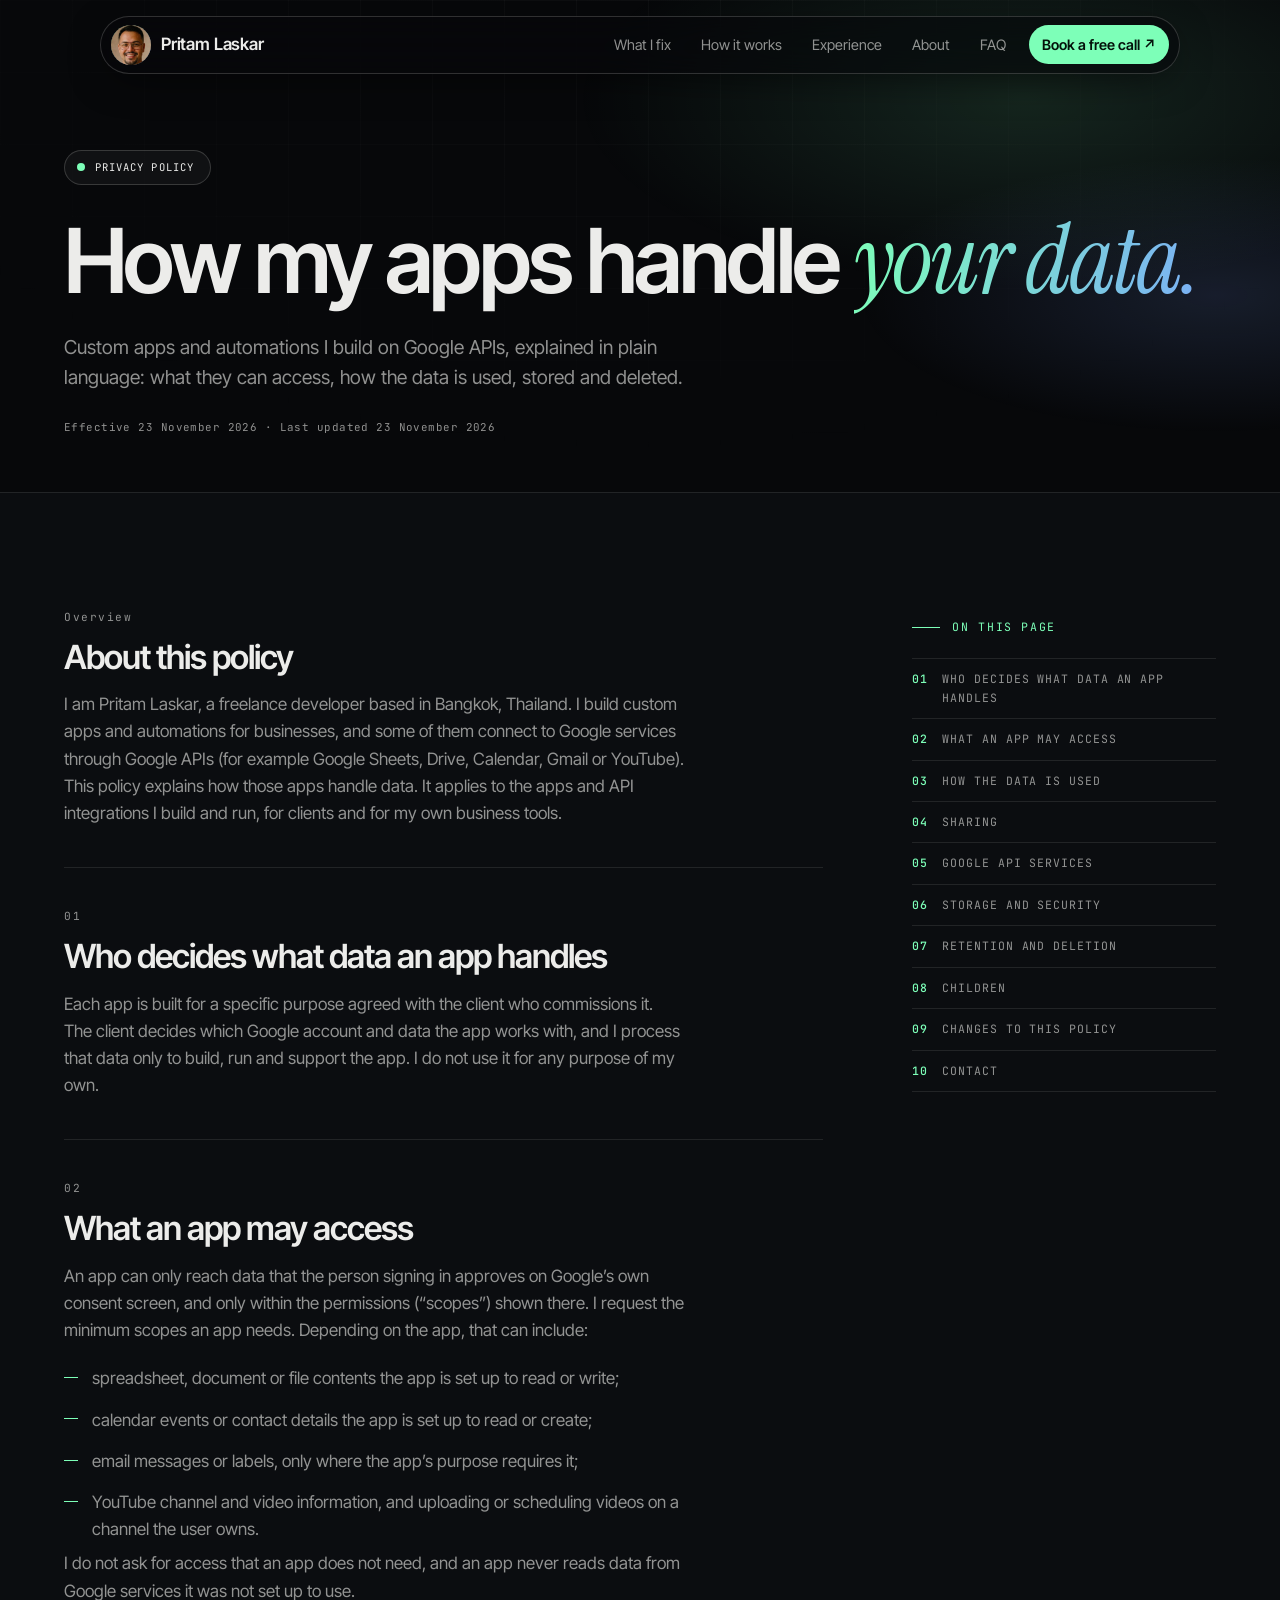
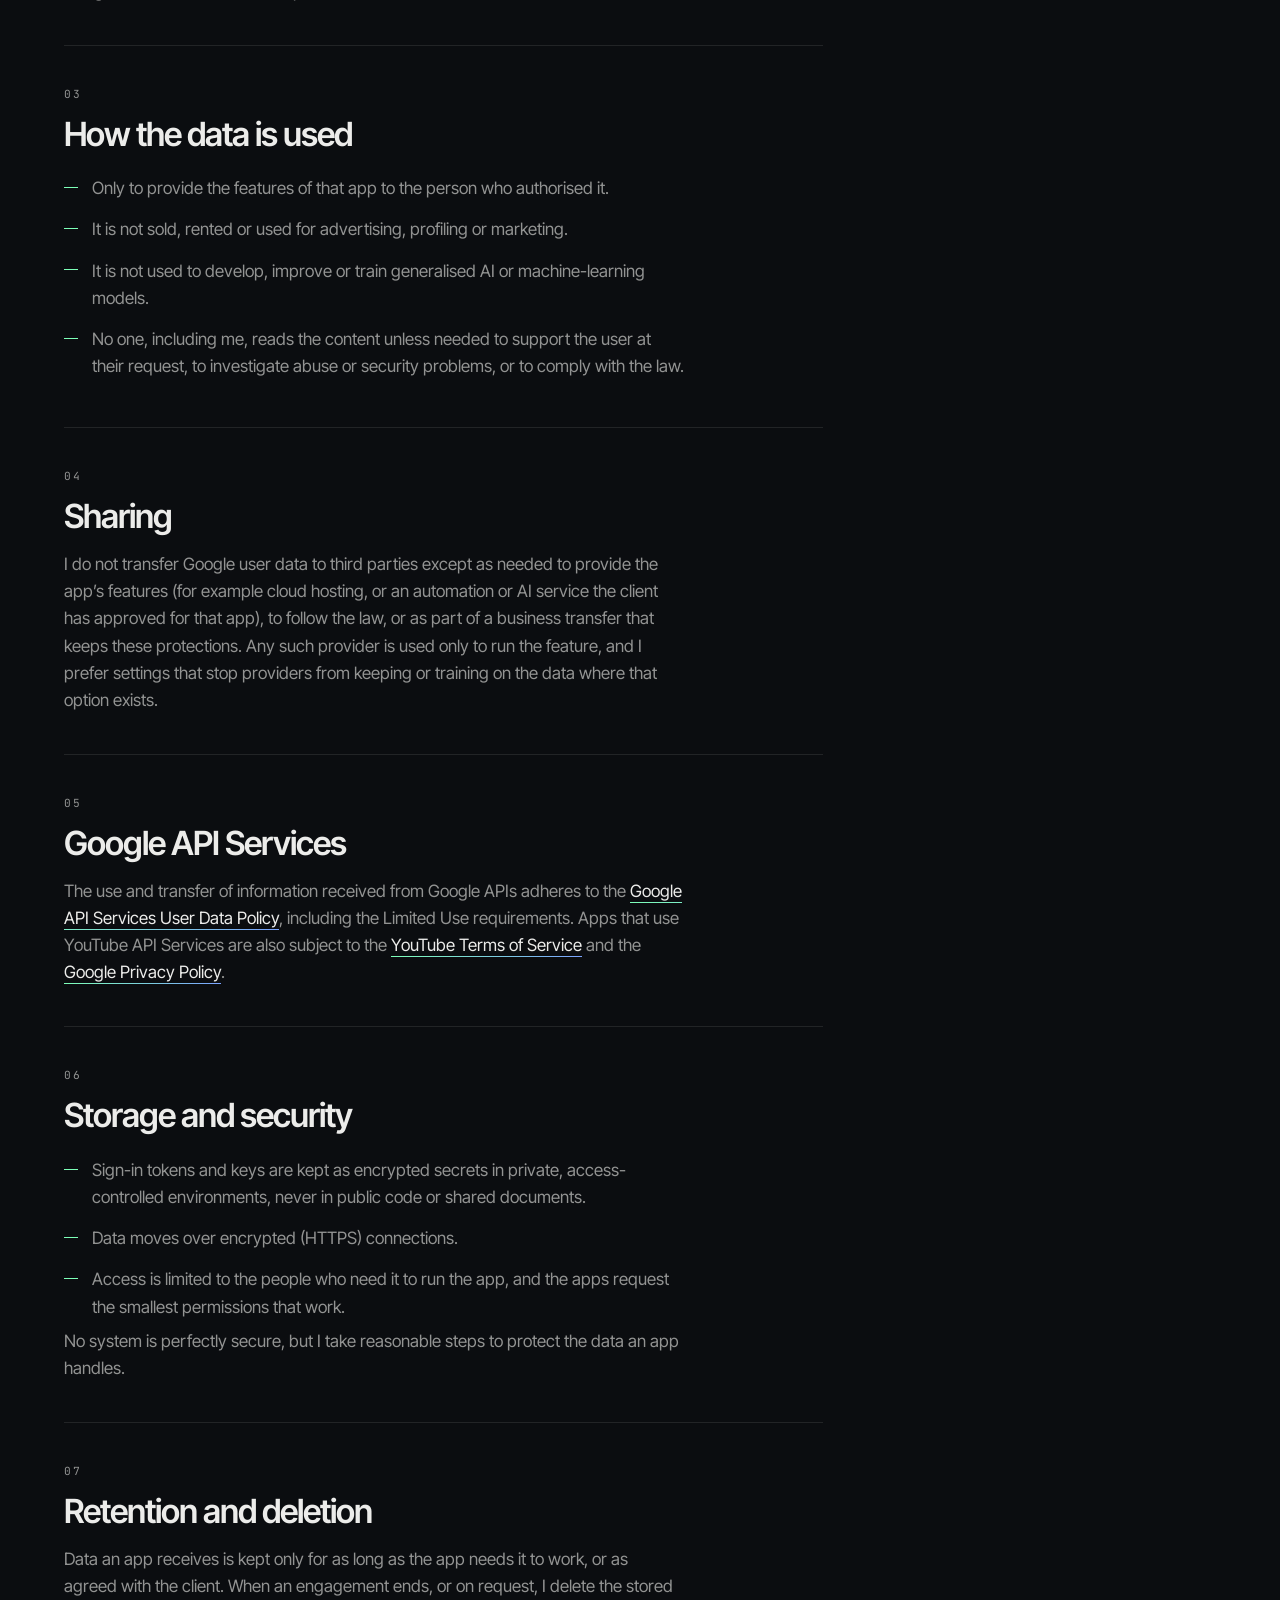
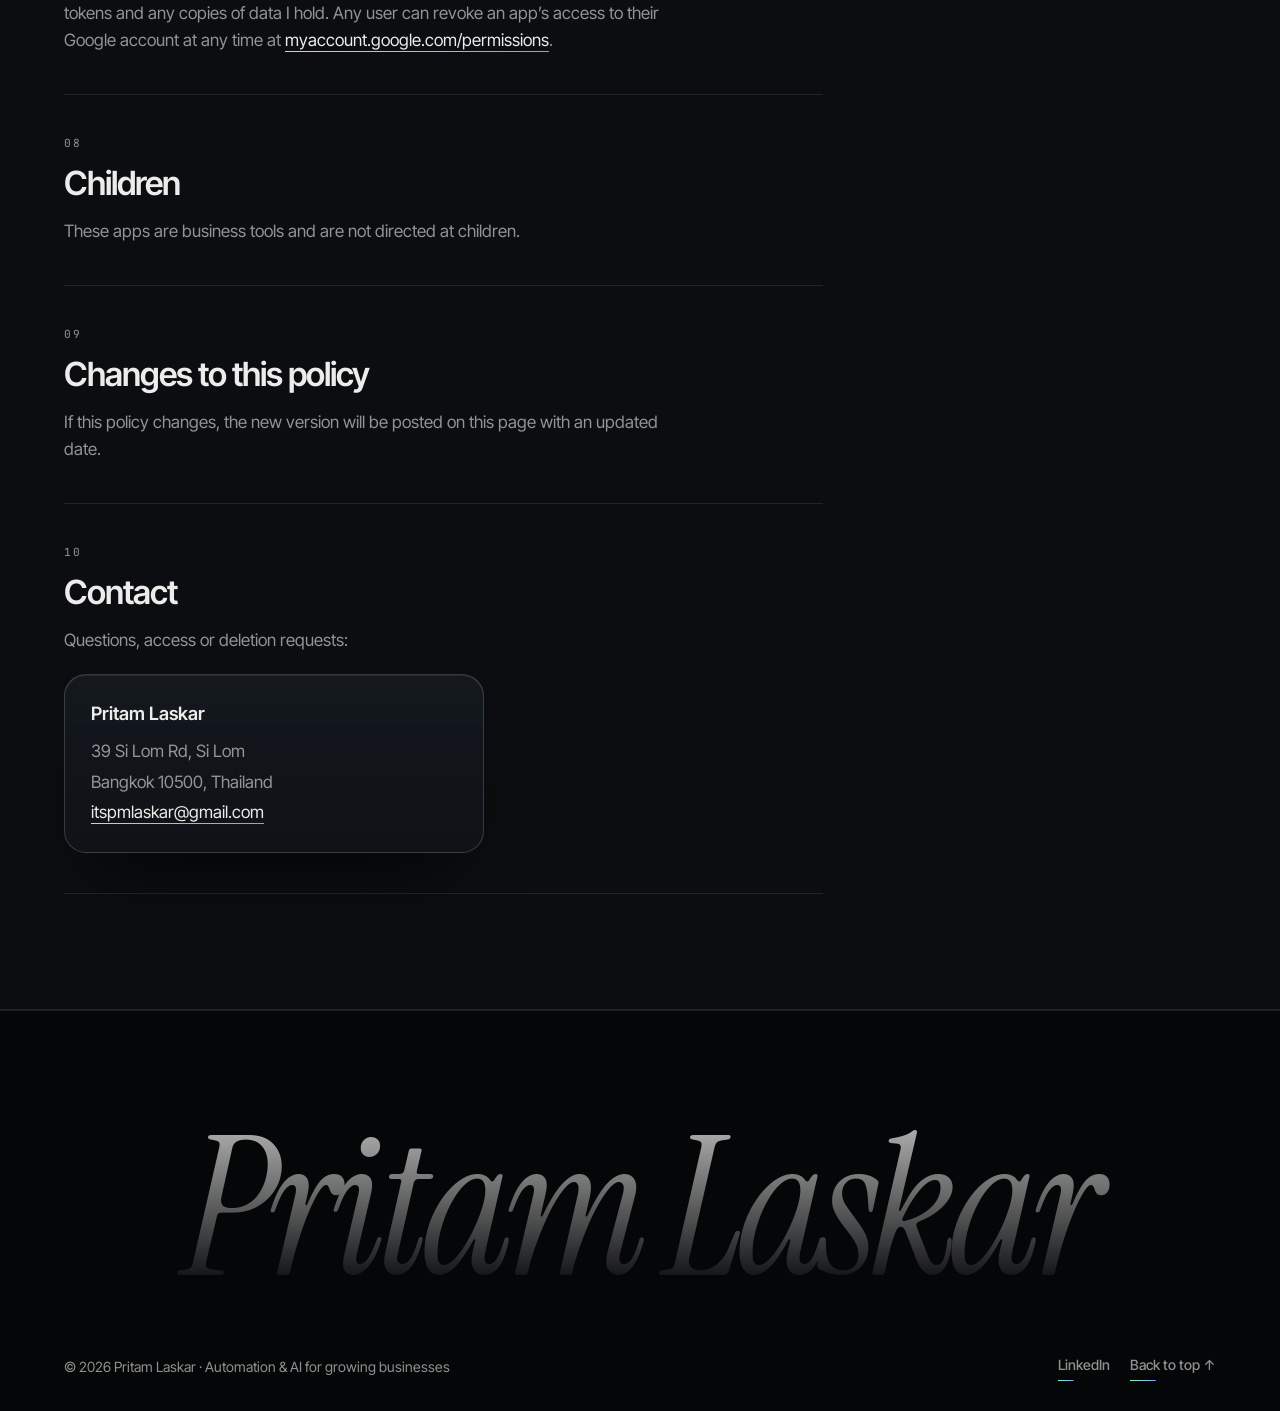
==== commit bcc733db: "Privacy page: content left, index right on desktop Co-Authored-By: Claude Sonnet 5.5 <noreply@anthro" ====
--- a/privacy-policy.html
+++ b/privacy-policy.html
@@ -27,8 +27,9 @@
     -webkit-background-clip: text; background-clip: text; -webkit-text-fill-color: transparent; color: transparent; animation: shimmer 6s linear infinite; }
   .pol-hero .fine { margin: 26px 0 0; }
   .pol { background: var(--bg-2); border-block: 1px solid var(--line); padding: clamp(60px, 9vw, 120px) 0; }
-  .pol__grid { display: grid; grid-template-columns: .75fr 1.25fr; gap: clamp(30px, 7vw, 100px); align-items: start; }
-  .pol__toc { position: sticky; top: 120px; }
+  .pol__grid { display: grid; grid-template-columns: minmax(0,1.5fr) minmax(220px,.6fr); gap: clamp(30px, 7vw, 100px); align-items: start; }
+  .pol__toc { position: sticky; top: 120px; grid-column: 2; grid-row: 1; }
+  .pol__body { grid-column: 1; grid-row: 1; }
   .pol__toc a { display: flex; gap: 14px; align-items: baseline; padding: 11px 0; border-bottom: 1px solid var(--line); color: var(--muted); font-family: var(--mono); font-size: .72rem; text-transform: uppercase; letter-spacing: .08em; transition: color .3s, padding .3s var(--ease); }
   .pol__toc li:first-child a { border-top: 1px solid var(--line); }
   .pol__toc a b { color: var(--accent); font-weight: 500; flex: none; }
@@ -48,7 +49,7 @@
     background: linear-gradient(180deg, color-mix(in oklab, var(--panel-2) 90%, transparent), var(--panel)); box-shadow: 0 40px 80px -40px rgba(0,0,0,.9), inset 0 1px 0 color-mix(in oklab, var(--text) 8%, transparent); }
   .pol__card .pol__name { color: var(--text); font-weight: 600; font-size: 1.15rem; margin-bottom: 8px; }
   .pol__card address { font-style: normal; color: var(--muted); line-height: 1.8; }
-  @media (max-width: 900px) { .pol__grid { grid-template-columns: 1fr; } .pol__toc { position: static; display: none; } .pol-hero { padding-top: 130px; } }
+  @media (max-width: 900px) { .pol__grid { grid-template-columns: 1fr; } .pol__body, .pol__toc { grid-column: 1; grid-row: auto; } .pol__toc { position: static; display: none; } .pol-hero { padding-top: 130px; } }
 </style>
 </head>
 <body>
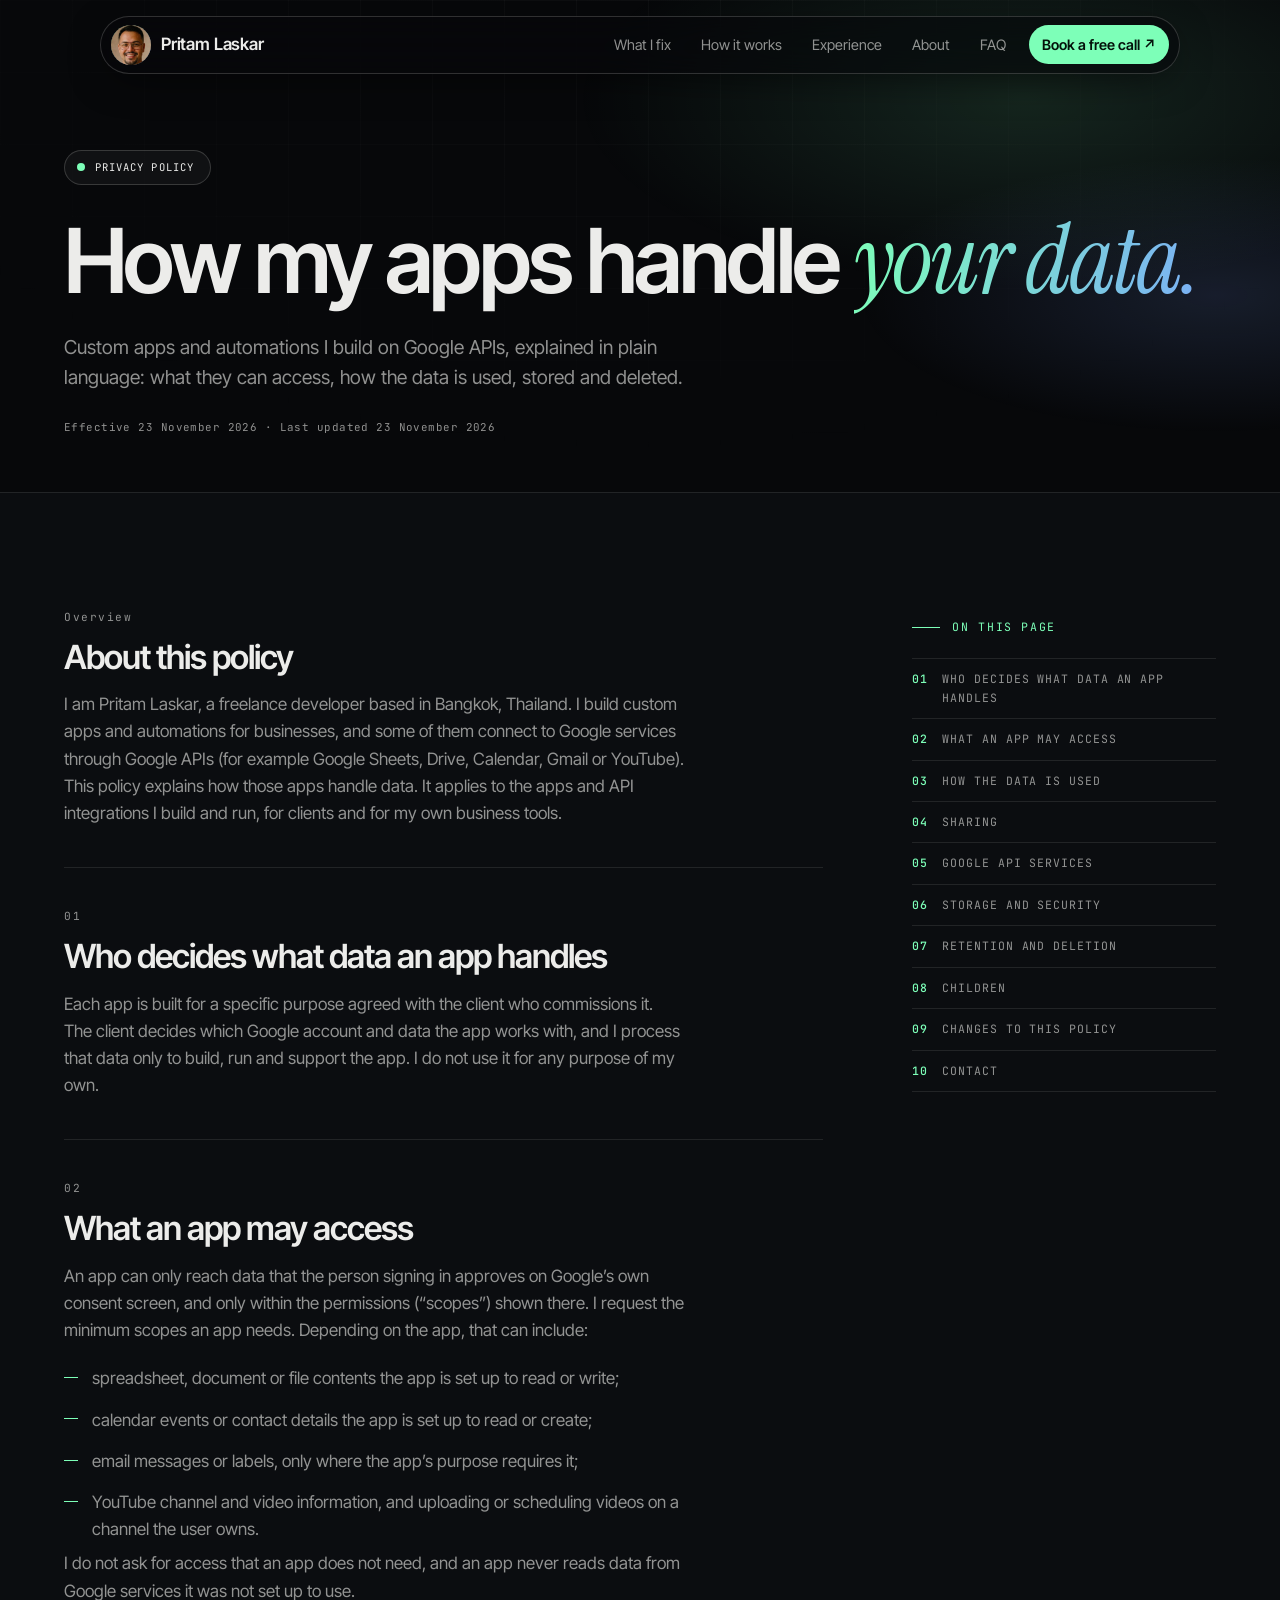
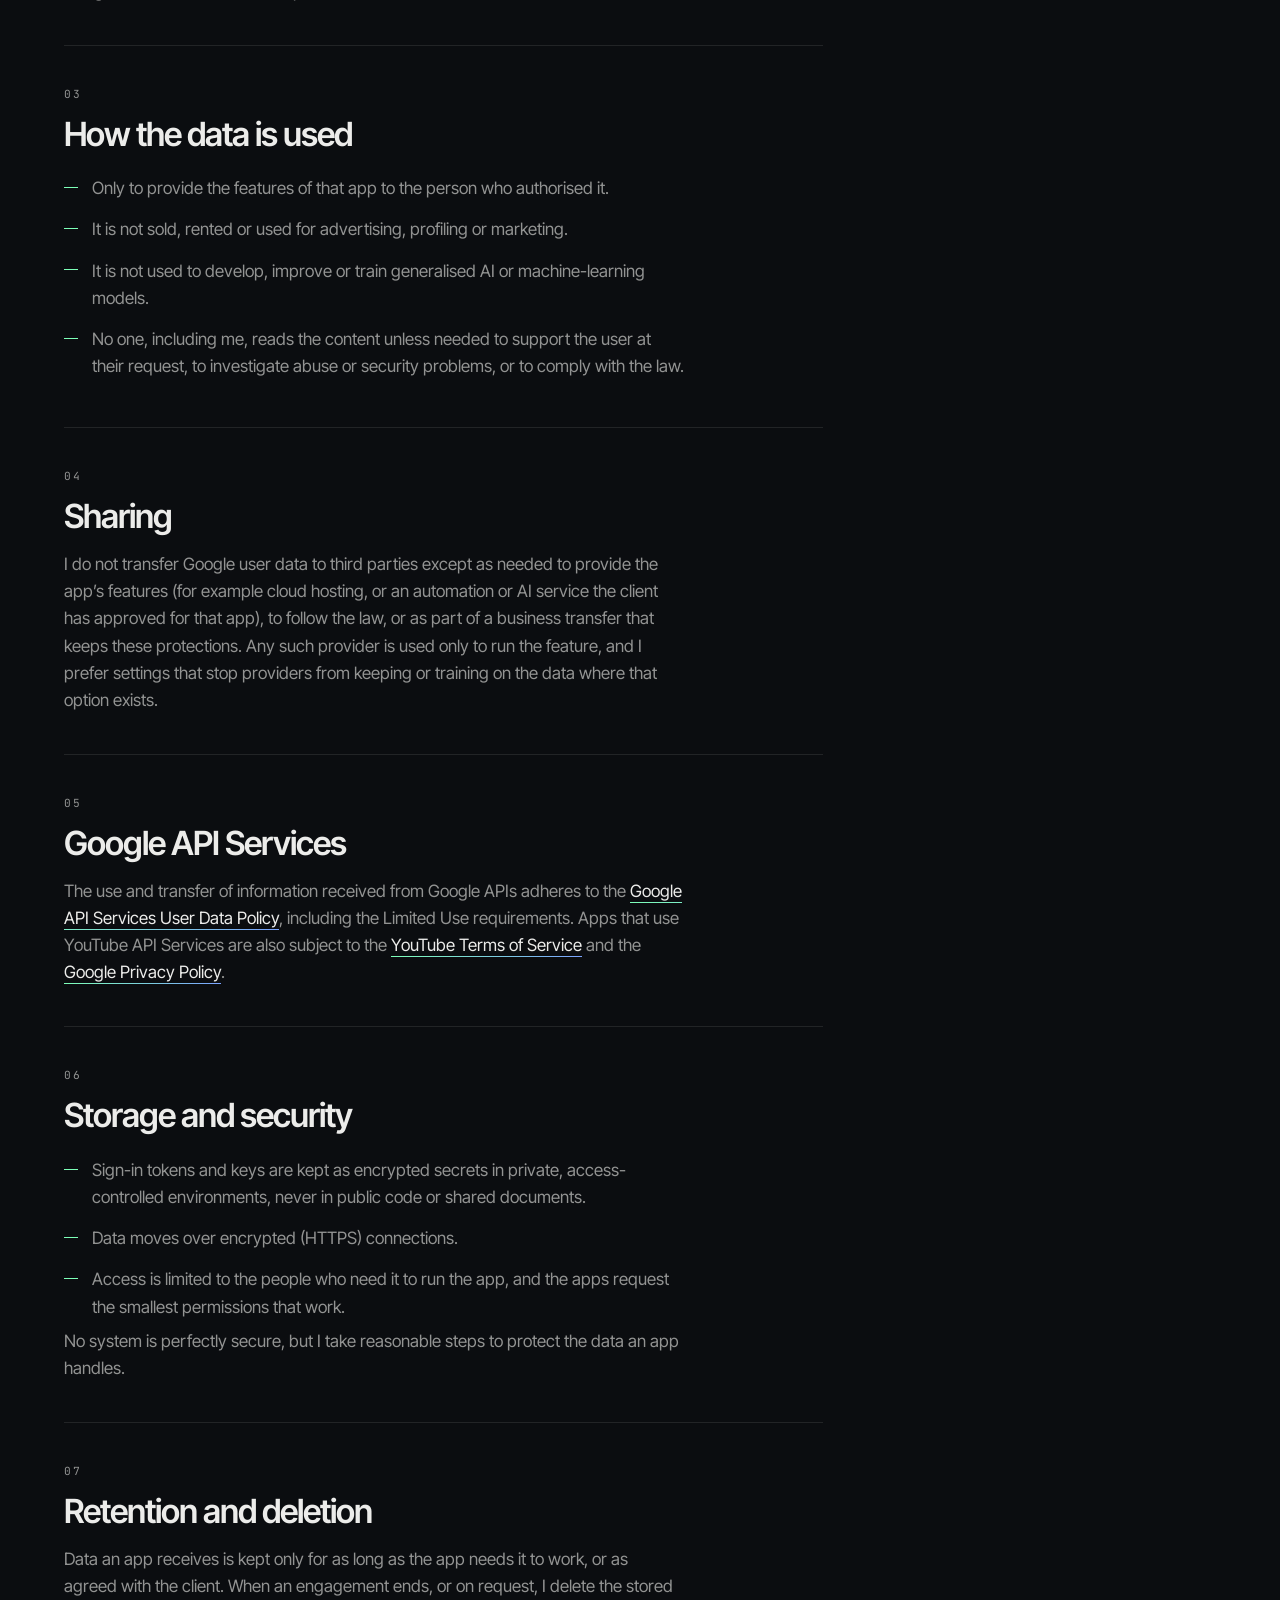
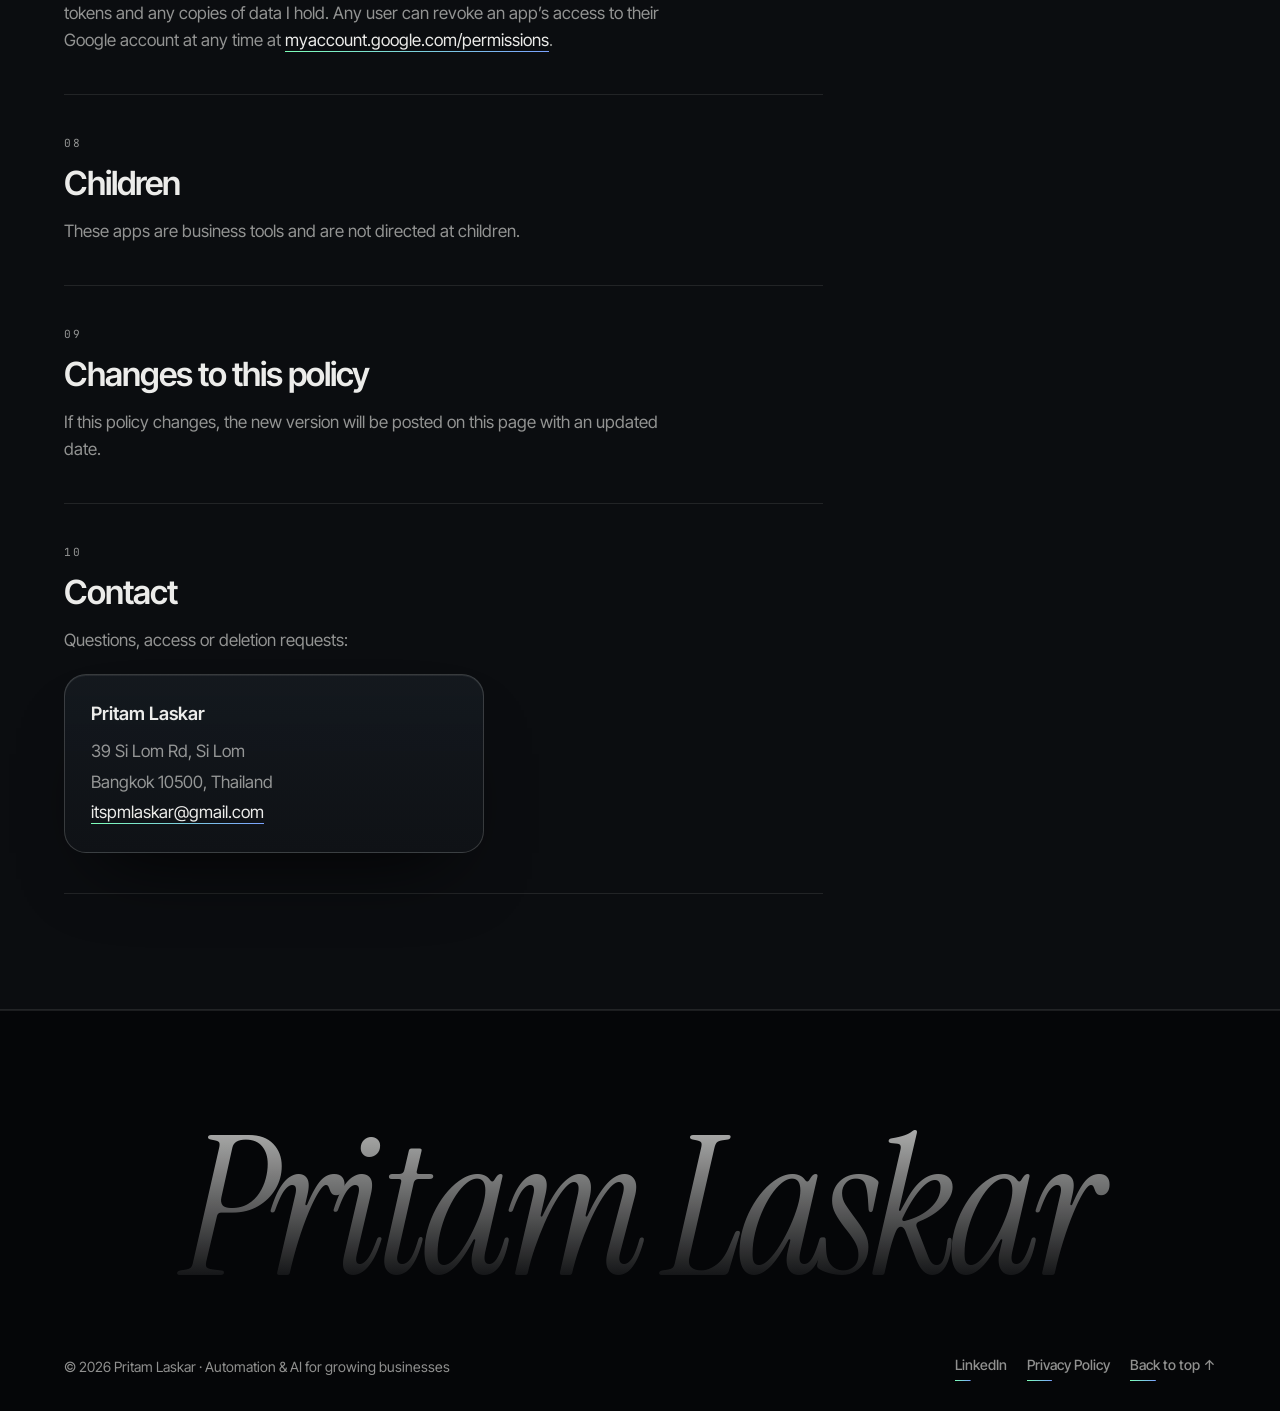
==== commit 7e5a1225: "Link Privacy Policy from footer Co-Authored-By: Claude Sonnet 5.5 <noreply@anthropic.com>" ====
--- a/privacy-policy.html
+++ b/privacy-policy.html
@@ -197,6 +197,7 @@
       <span>© <span id="year">2026</span> Pritam Laskar · Automation &amp; AI for growing businesses</span>
       <span class="socials">
         <a href="https://www.linkedin.com/in/pritamlaskar/" target="_blank" rel="noopener">LinkedIn</a>
+        <a href="privacy-policy.html">Privacy Policy</a>
         <a href="#top">Back to top ↑</a>
       </span>
     </div>
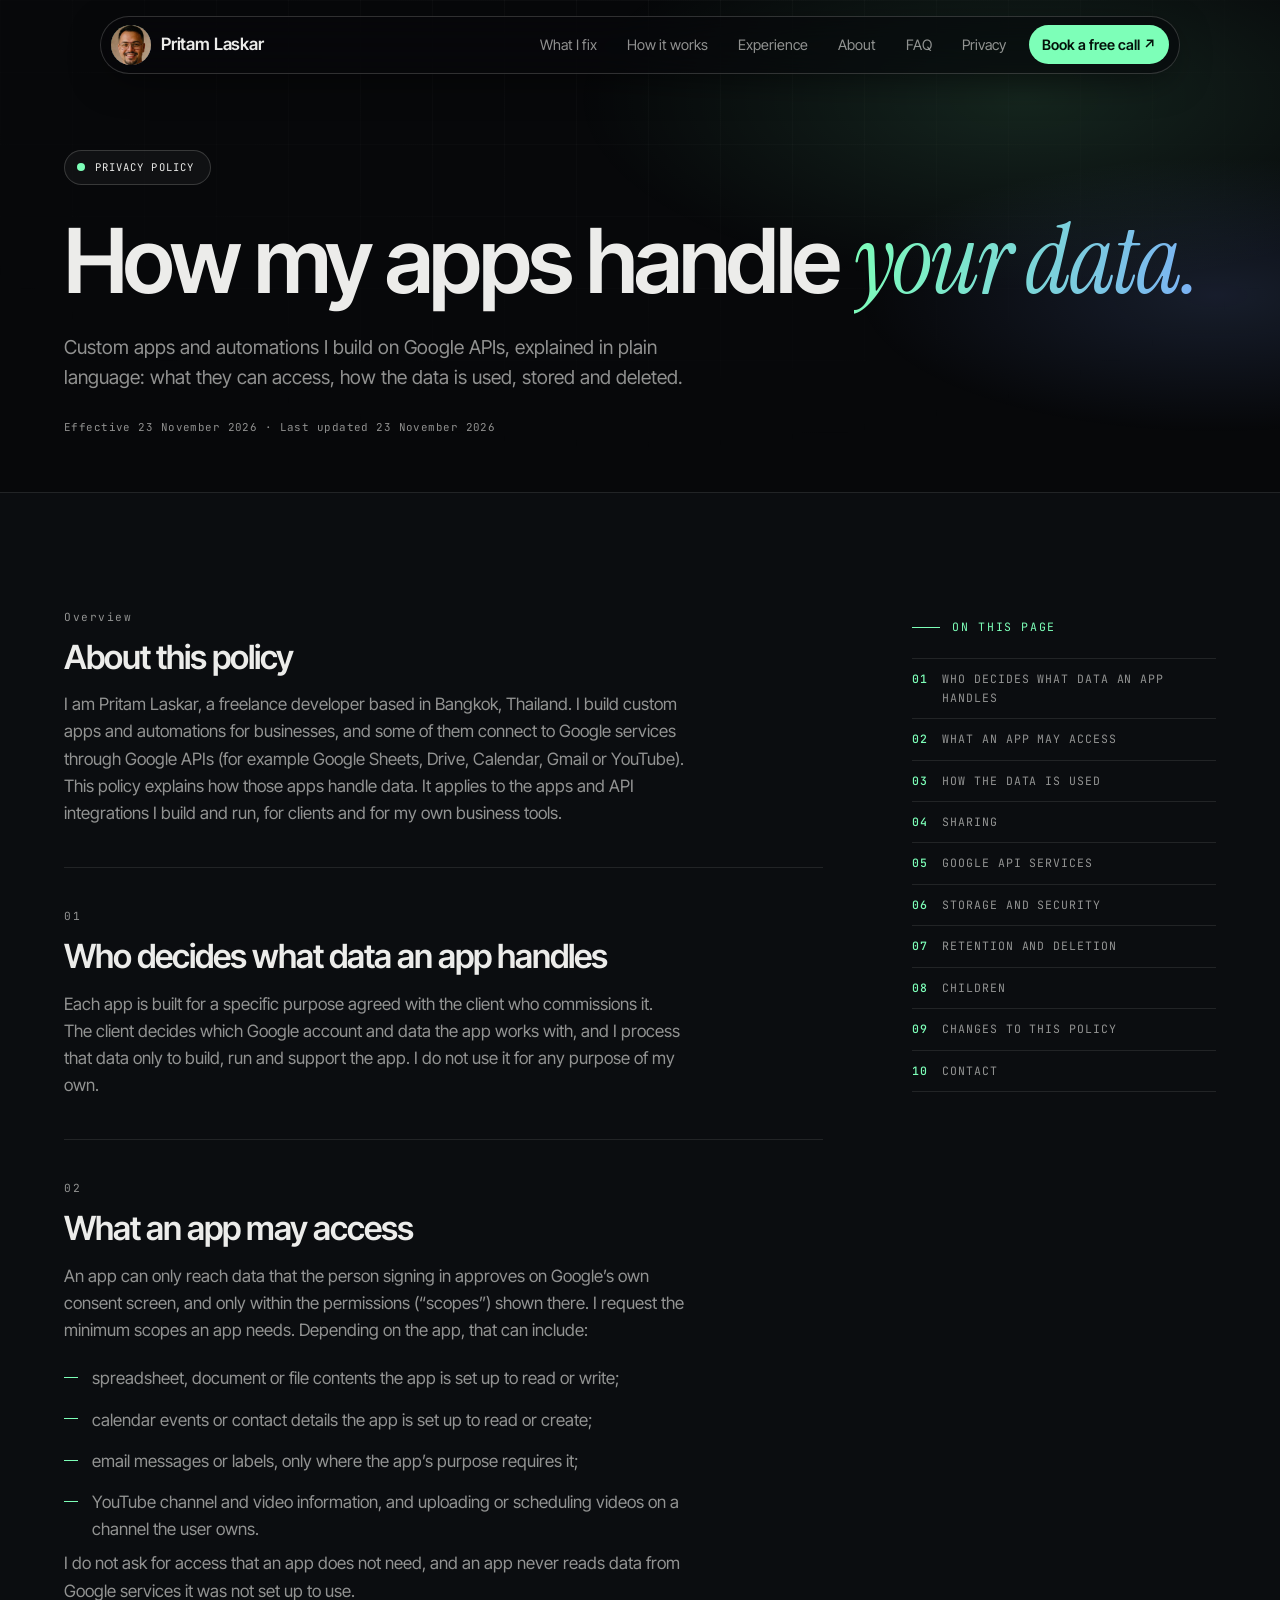
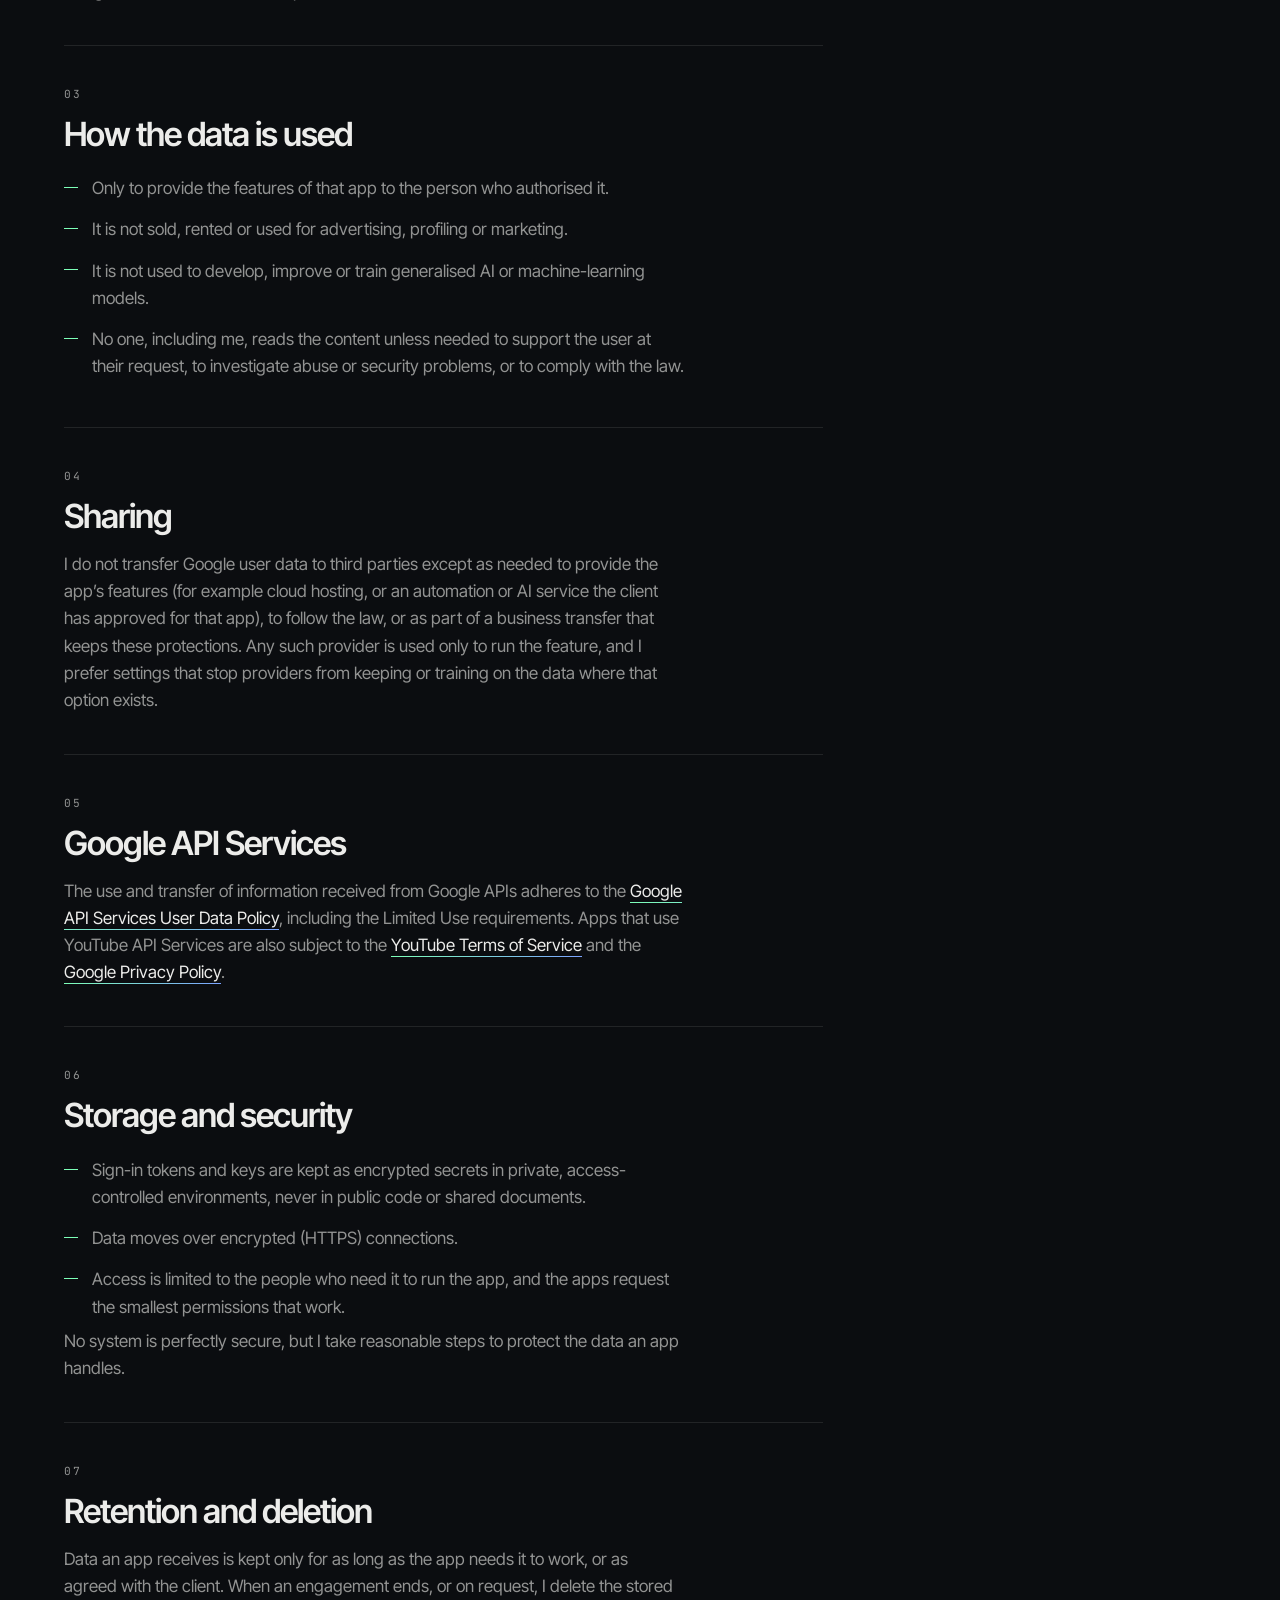
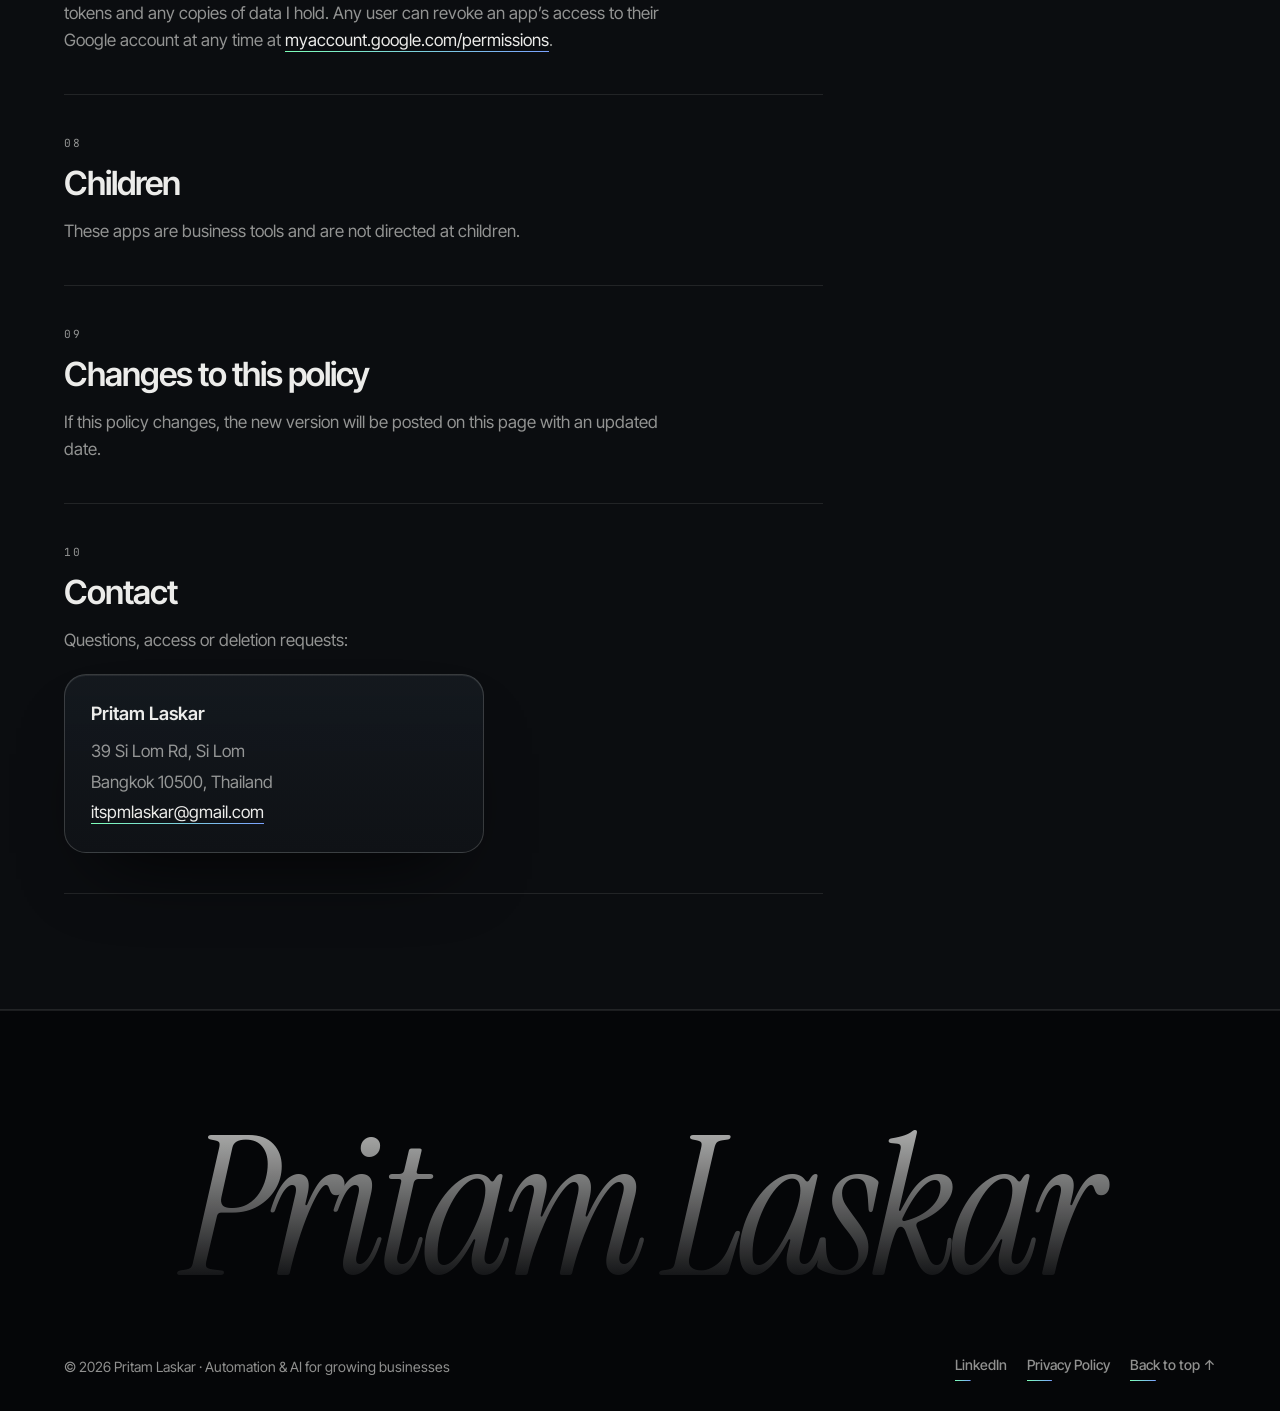
==== commit b9d8c40a: "Add Privacy link to header nav after FAQ; bump asset version Co-Authored-By: Claude Sonnet 5.5 <nore" ====
--- a/privacy-policy.html
+++ b/privacy-policy.html
@@ -15,7 +15,7 @@
 <link rel="preconnect" href="https://fonts.googleapis.com" />
 <link rel="preconnect" href="https://fonts.gstatic.com" crossorigin />
 <link href="https://fonts.googleapis.com/css2?family=Instrument+Serif:ital@0;1&family=Inter+Tight:wght@300;400;500;600;700&family=JetBrains+Mono:wght@400;500&display=swap" rel="stylesheet" />
-<link rel="stylesheet" href="styles.css?v=ai6" />
+<link rel="stylesheet" href="styles.css?v=ai7" />
 <style>
   /* policy page: uses the site's own tokens from styles.css */
   .pol-hero { position: relative; padding: 150px 0 56px; overflow: clip; isolation: isolate; }
@@ -70,6 +70,7 @@
     <a href="/#experience">Experience</a>
     <a href="/#about">About</a>
     <a href="/#faq">FAQ</a>
+    <a href="privacy-policy.html">Privacy</a>
     <a href="/#book" class="nav__cta magnetic">Book a free call <span aria-hidden="true">↗</span></a>
   </nav>
   <button class="nav__toggle" id="navToggle" aria-label="Toggle menu" aria-expanded="false" aria-controls="navLinks"><span></span><span></span></button>
@@ -204,6 +205,6 @@
   </div>
 </footer>
 
-<script src="main.js?v=ai6" defer></script>
+<script src="main.js?v=ai7" defer></script>
 </body>
 </html>
